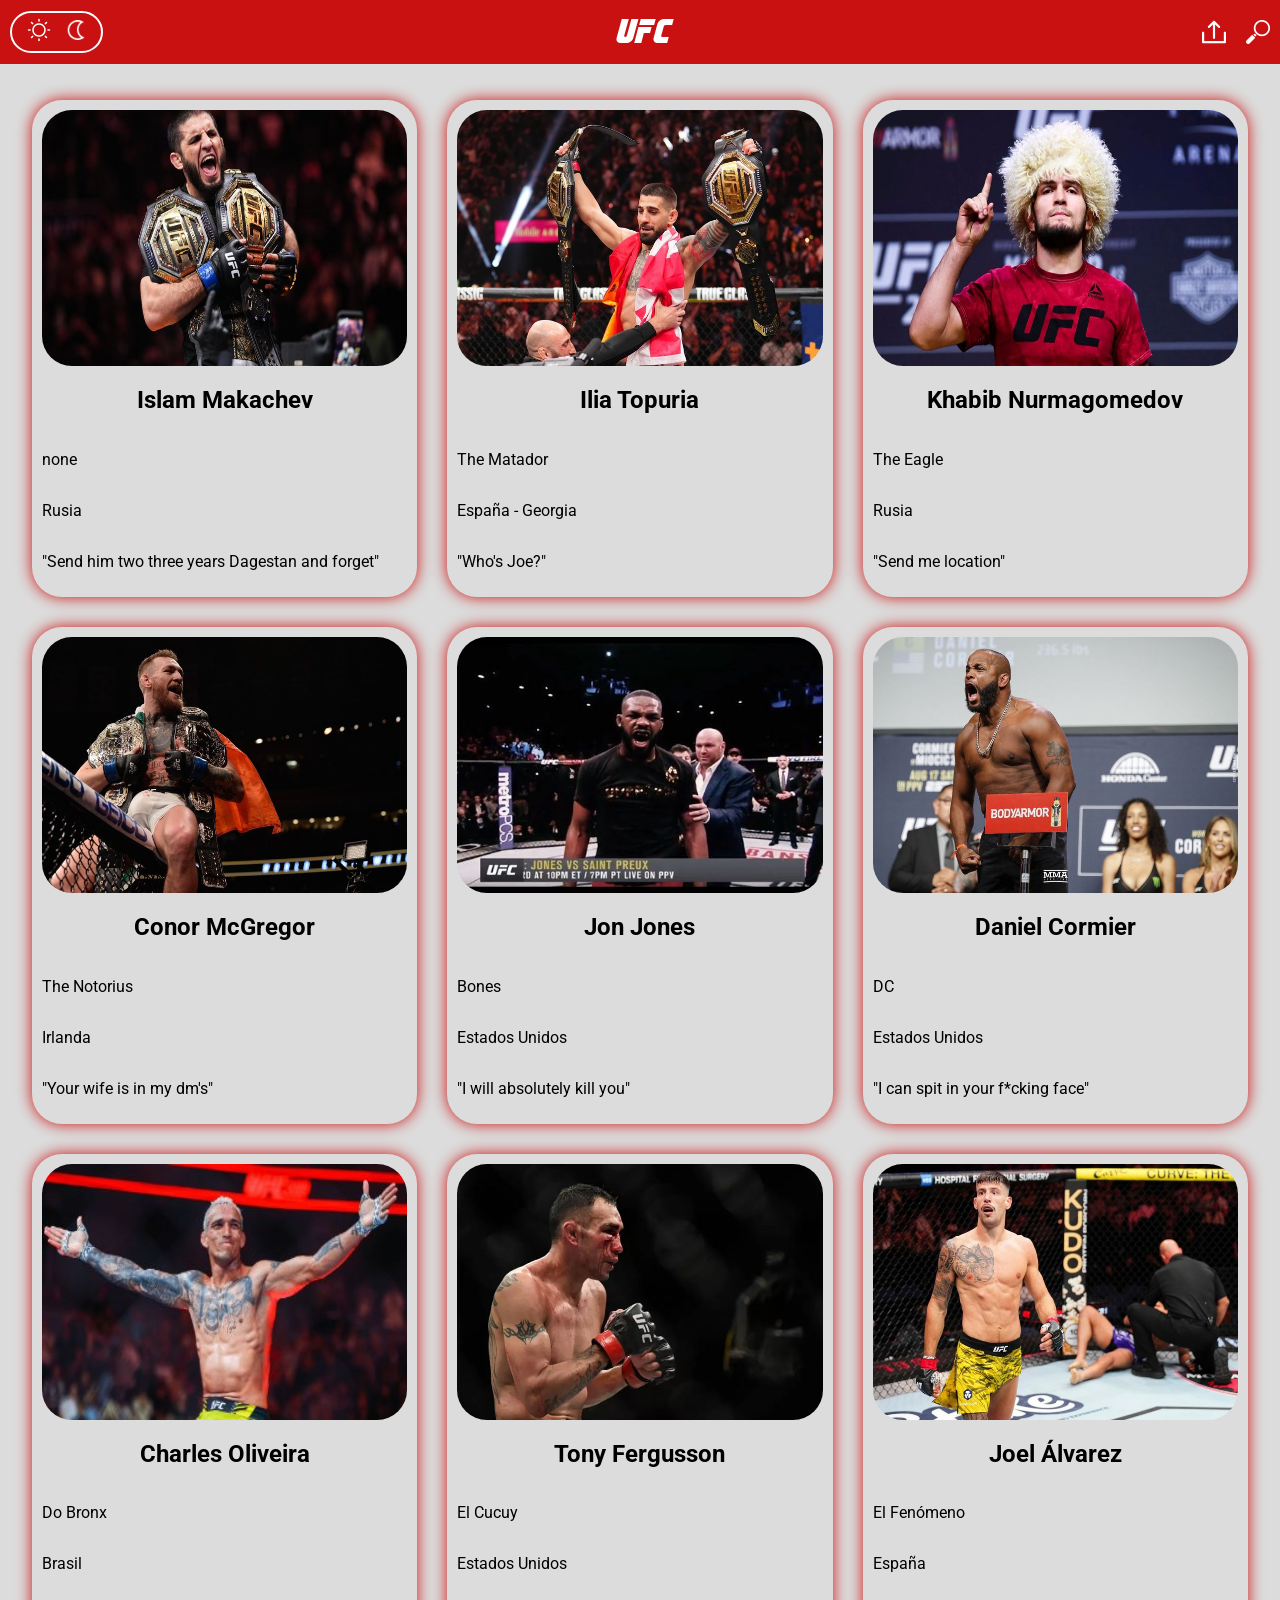
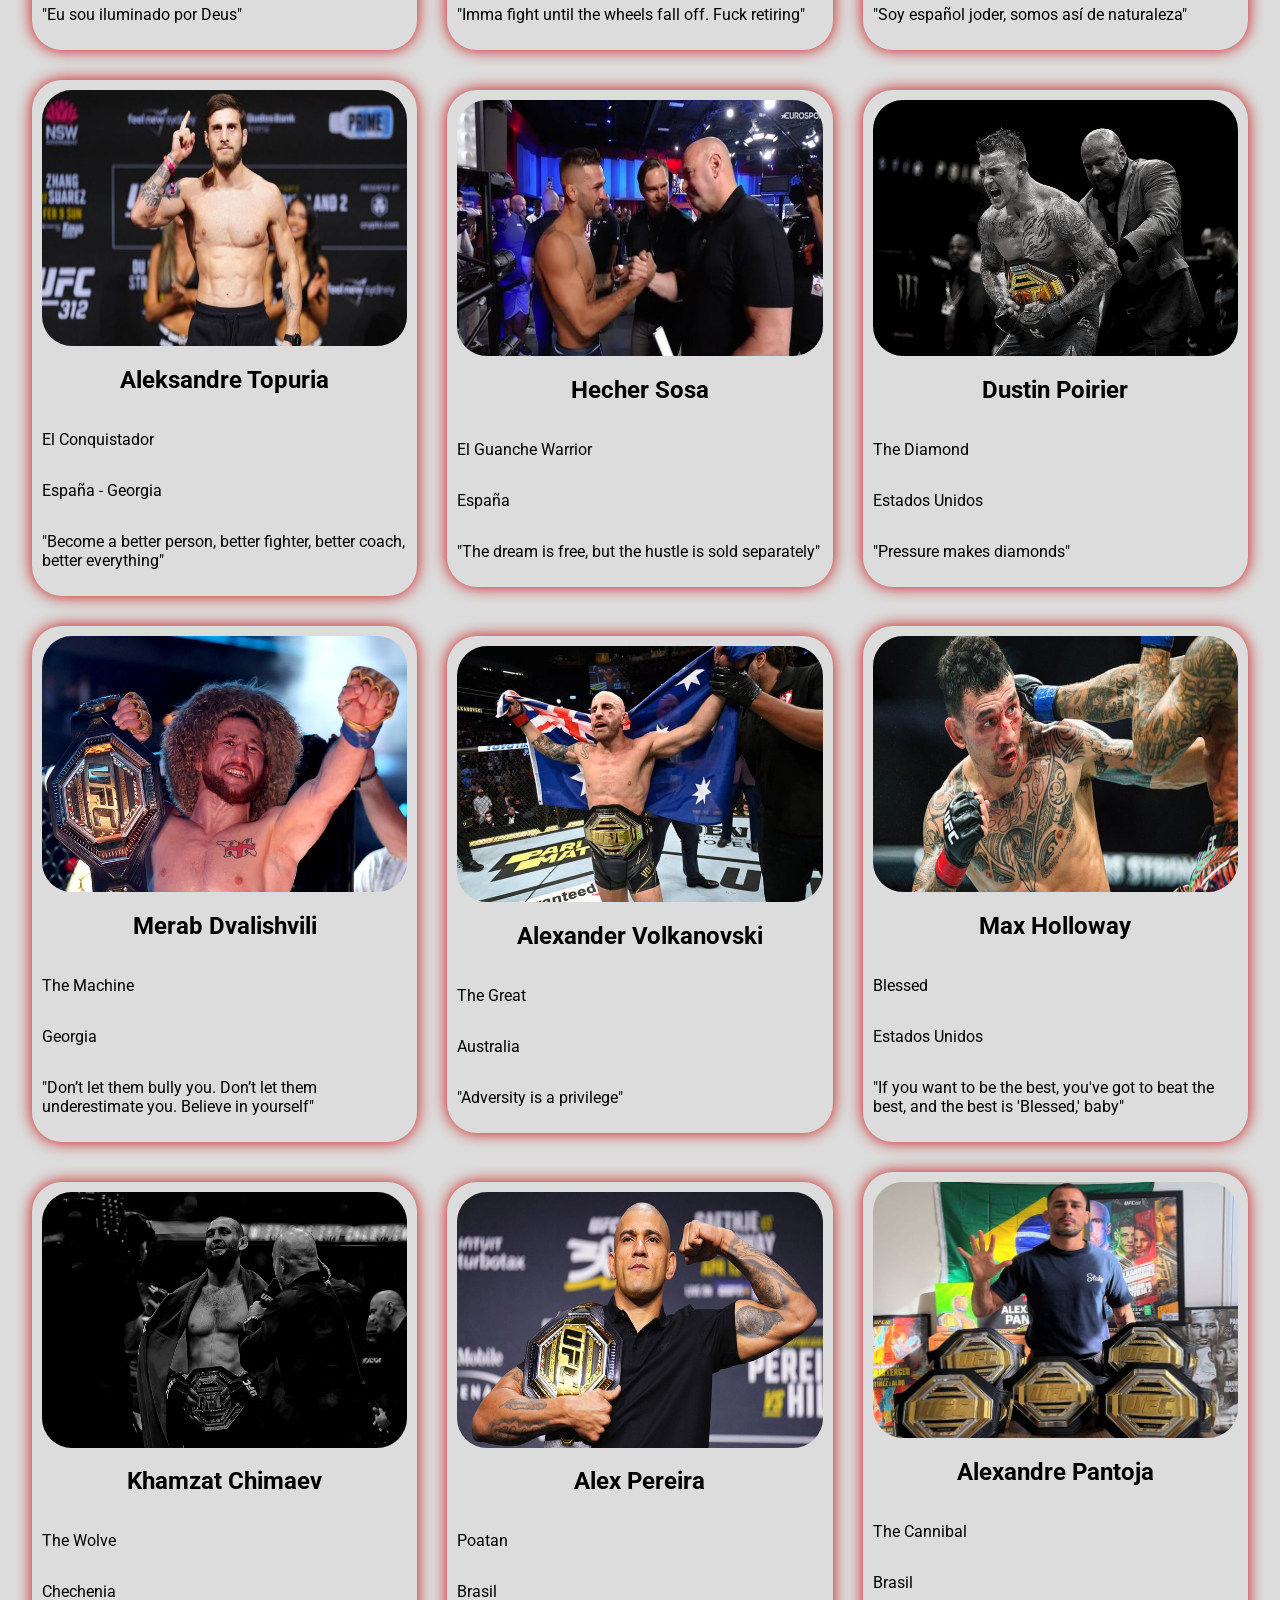
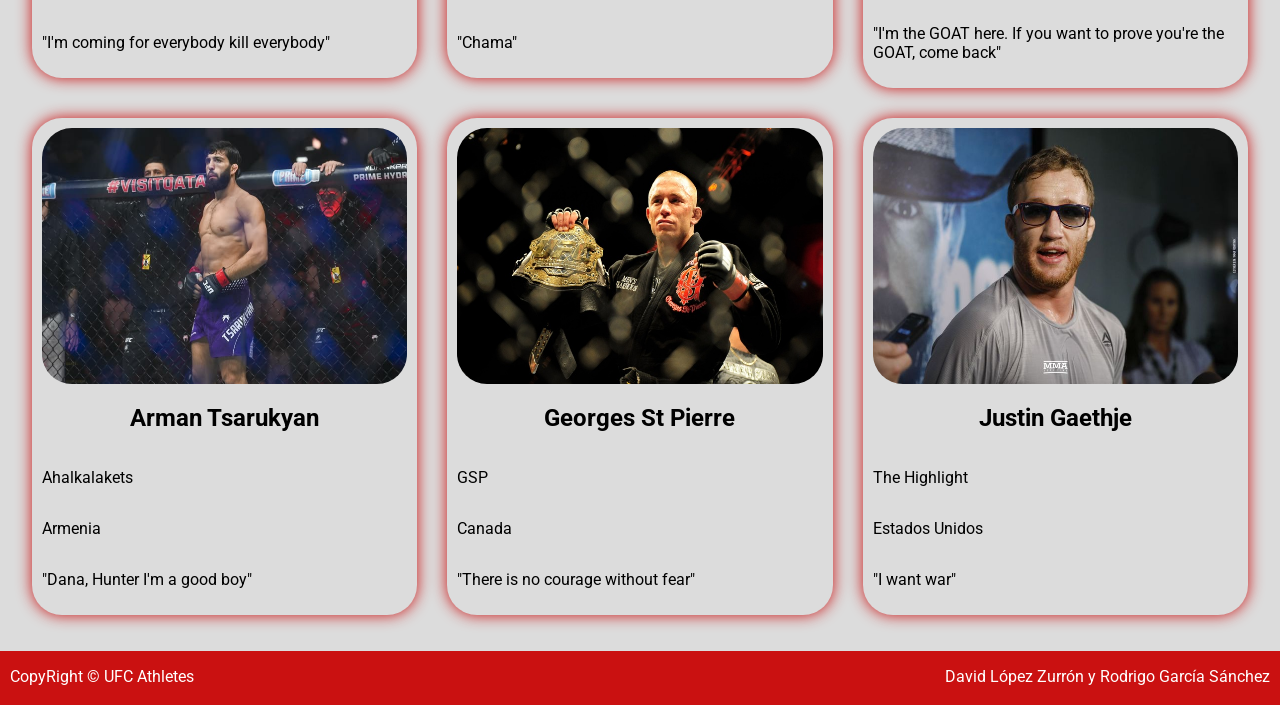
==== main.html @ a0cad0ff "Reformateo de todos los archivos, app.js actualizado para poder renerizar mejor los peleadores en el" ====
<!doctype html>
<html lang="en">
  <head>
    <meta charset="UTF-8" />
    <title>UFC Athletes</title>
    <link rel="stylesheet" href="styles/mainStyle.css" />
    <script src="scripts/app.js" defer></script>
  </head>
  <body>
    <header>
      <input type="radio" name="modoColores" id="modoDia" checked />
      <input type="radio" name="modoColores" id="modoNoche" />
      <div class="escogerModo">
        <label for="modoDia"
          ><img
            src="assets/img/iconosHeader/sol-dia.png"
            alt="Sol"
            id="iconoSol"
        /></label>
        <label for="modoNoche"
          ><img
            src="assets/img/iconosHeader/luna-dia.png"
            alt="Luna"
            id="iconoLuna"
        /></label>
      </div>
      <h2 onclick="window.open('https://www.ufc.com', '_blank')">UFC</h2>
      <div class="imagenesDerecha">
        <img
          src="assets/img/iconosHeader/subir-dia.png"
          alt="Subida nueva tarjeta"
          id="iconoSubir"
        />
        <img
          src="assets/img/iconosHeader/lupa-dia.png"
          alt="Lupa para buscar"
          id="iconoLupa"
        />
      </div>
    </header>
    <main>
      <ul id="listaPeleadores">
        <!-- Aquí se irán insertando dinámicamente los peleadores-->
      </ul>
      <form id="anyadirTarjeta">
        <label for="nombre">Nombre del peleador*</label>
        <input type="text" id="nombre" name="nombre" required />
        <label for="apellido">Apellido del peleador*</label>
        <input type="text" id="apellido" name="apellido" required />
        <label for="alias">Alias del peleador</label>
        <input type="text" id="alias" name="alias" />
        <label for="pais">País del peleador</label>
        <input type="text" id="pais" name="pais" required />
        <label for="urlImagen">URL de la imagen</label>
        <input type="url" id="urlImagen" name="urlImagen" required />
        <button type="submit">Enviar</button>
      </form>
    </main>
    <footer>
      <p>CopyRight © UFC Athletes</p>
      <p>David López Zurrón y Rodrigo García Sánchez</p>
    </footer>
  </body>
</html>
---- styles/mainStyle.css ----
@import url("fonts.css");

:root {
  --color-header-footer: #ca1111ff;
  --color-main: #dcdcdc;
  --color-hover: #e63946;
  --text-color: black;
  --color-texto-header-footer: #ffffff;
  --color-tarjetas: #dcdcdc;
  --color-sombra-tarjetas: #ca1111ff;
  --color-sombra-tarjetas-hover: #ca1111;
}

body.darkMode {
  --color-header-footer: #000000e6;
  --color-main: #2e2e2e;
  --color-hover: #f07178;
  --text-color: #ffffffff;
  --color-tarjetas: #ca1111ff;
  --color-texto-header-footer: #ca1111ff;
  --color-sombra-tarjetas: #000000;
  --color-sombra-tarjetas-hover: #838383;
}

body {
  display: grid;
  grid-template-areas: "header" "main" "footer";
  grid-template-rows: auto 1fr auto;
  margin: 0;
  min-height: 100vh;
}

/*Header*/
header {
  grid-area: header;
  display: flex;
  justify-content: space-between;
  align-items: center;
  background-color: var(--color-header-footer);
  padding: 5px 10px;
  height: 6vh;
  position: sticky;
  top: 0;
  z-index: 100;
}

header h2 {
  color: var(--color-texto-header-footer);
  font-family: "Sternbach", sans-serif;
  font-size: 4vh;
  position: absolute;
  left: 48%;
  margin: 0;
  cursor: pointer;
}

.escogerModo {
  border: 2px solid var(--color-texto-header-footer);
  border-radius: 30px;
  display: flex;
  align-items: center;
  justify-content: space-between;
  gap: 15px;
  padding: 5px 15px;
}

#iconoLuna {
  height: 20px;
  width: 20px;
}

#iconoLuna,
#iconoSol,
#iconoSubir,
#iconoLupa {
  cursor: pointer;
}

header input {
  display: none;
}

.imagenesDerecha {
  display: flex;
  gap: 20px;
}

/*Main*/
main {
  grid-area: main;
  display: flex;
  align-items: center;
  justify-content: center;
  min-height: calc(100vh - (6vh + 6vh));
  background-color: var(--color-main);
  padding: 15px;
  font-family: Roboto, serif;
}

h1 {
  font-size: 6vh;
  margin: 0 0 0 0;
  color: var(--text-color);
}

#listaPeleadores {
  display: grid;
  grid-template-columns: repeat(3, 1fr);
  width: 95vw;
  gap: 30px;
  padding: 5px;
  justify-content: flex-end;
  align-items: center;
}

#listaPeleadores li {
  display: flex;
  flex-direction: column;
  justify-content: center;
  border-radius: 30px;
  box-shadow: 0 0 15px var(--color-sombra-tarjetas);
  transition:
    scale 1s,
    box-shadow 1s;
  max-width: 30vw;
  padding: 10px;
  background-color: var(--color-tarjetas);
  cursor: pointer;
}

#listaPeleadores li h2 {
  text-align: center;
}

#listaPeleadores li:hover {
  scale: 1.025;
  box-shadow: 0 0 25px var(--color-sombra-tarjetas-hover);
}

#listaPeleadores li p,
#listaPeleadores li h2 {
  color: var(--text-color);
}

#listaPeleadores li img {
  width: 100%;
  height: 20vw;
  border-radius: 30px;
  overflow: hidden;
}

#anyadirTarjeta {
  display: none;
}

/*Footer*/
footer {
  grid-area: footer;
  display: flex;
  text-align: center;
  justify-content: space-between;
  height: 6vh;
  padding: 0 10px;
  background-color: var(--color-header-footer);
  font-family: Roboto, serif;
}

footer p {
  color: var(--color-texto-header-footer);
}
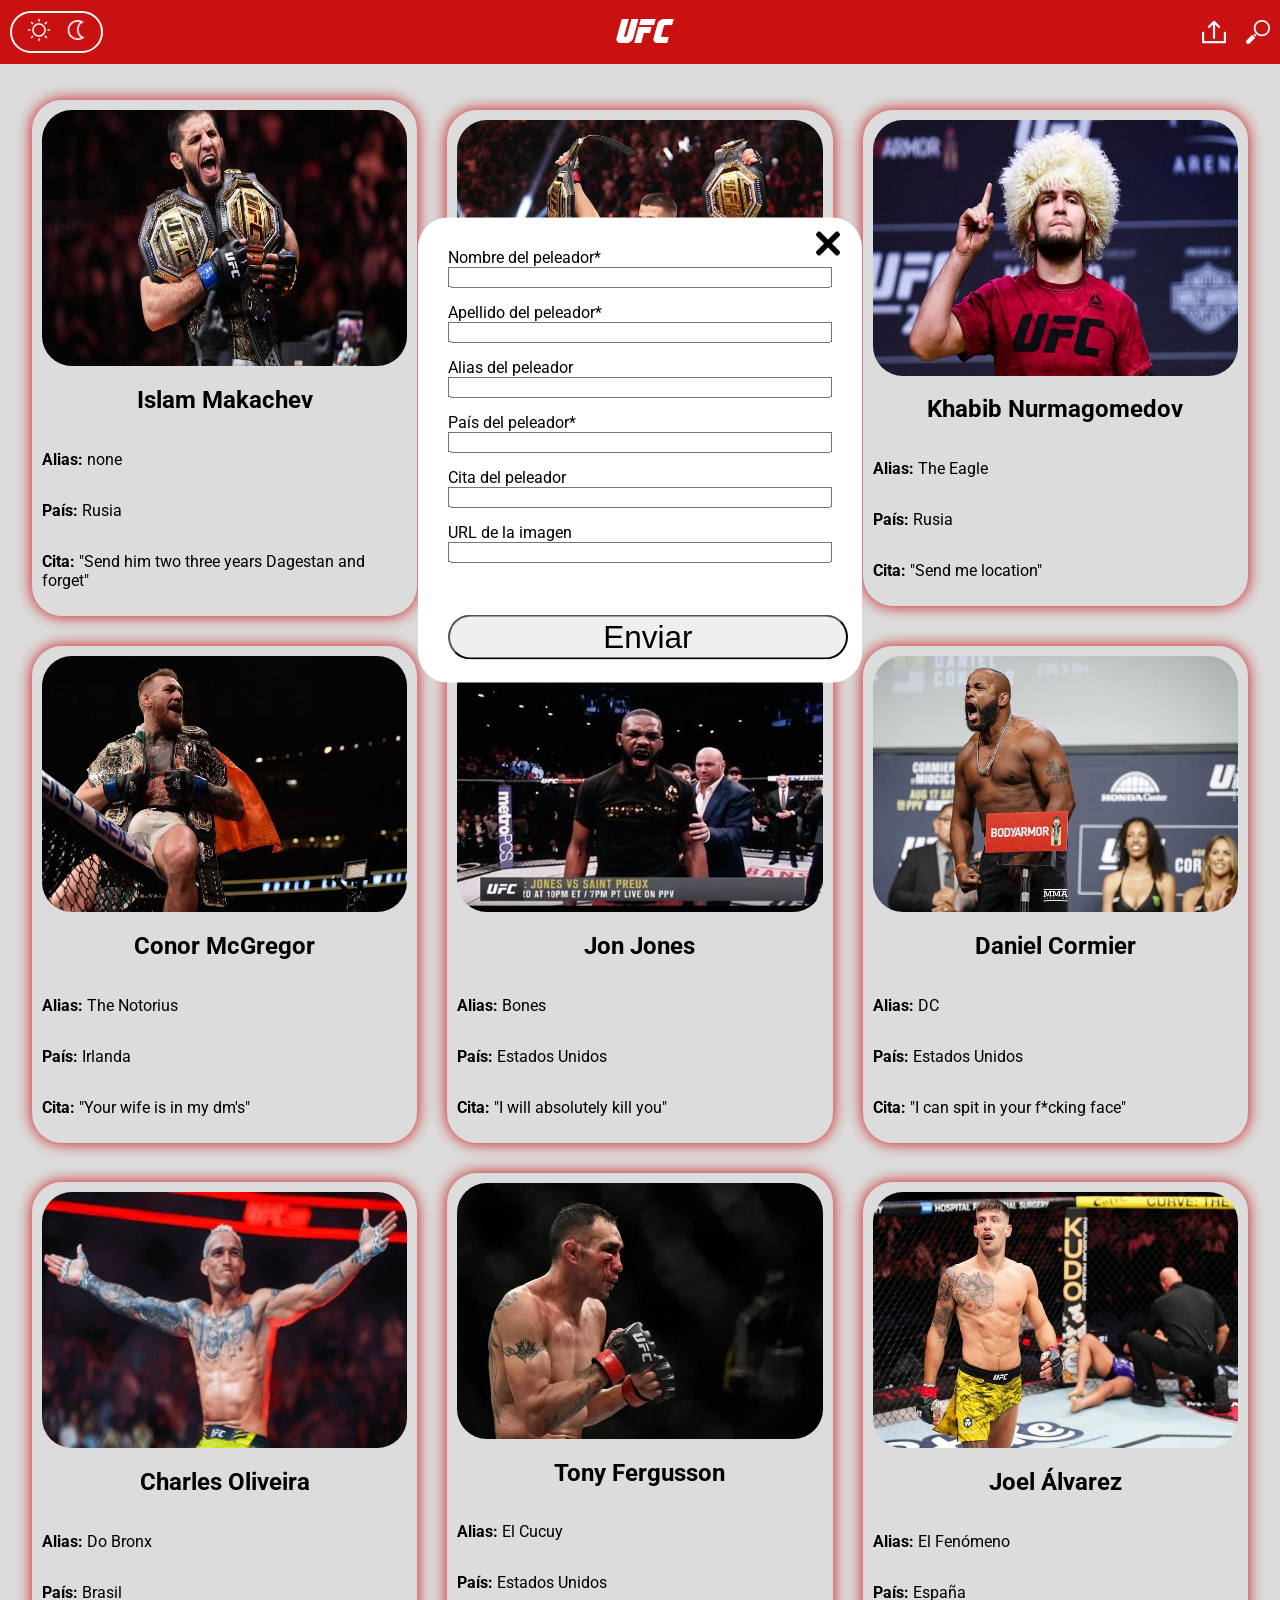
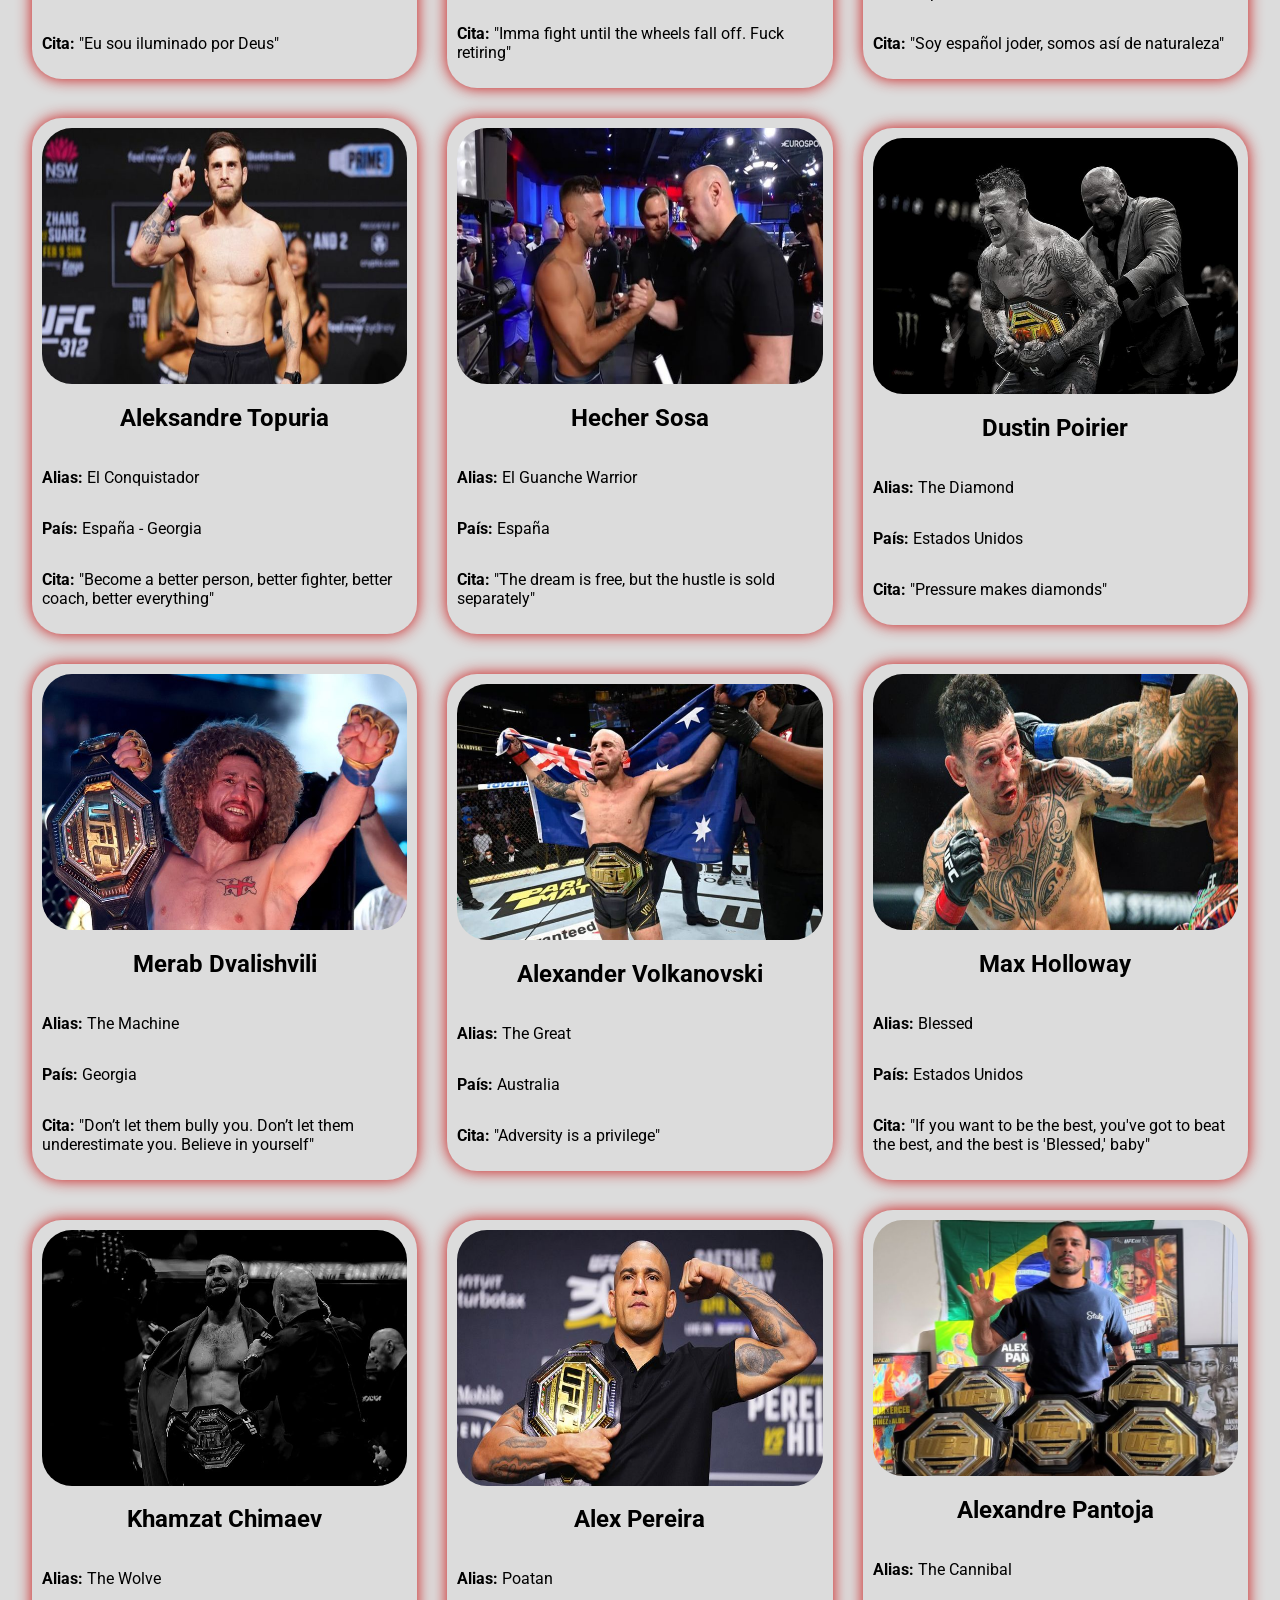
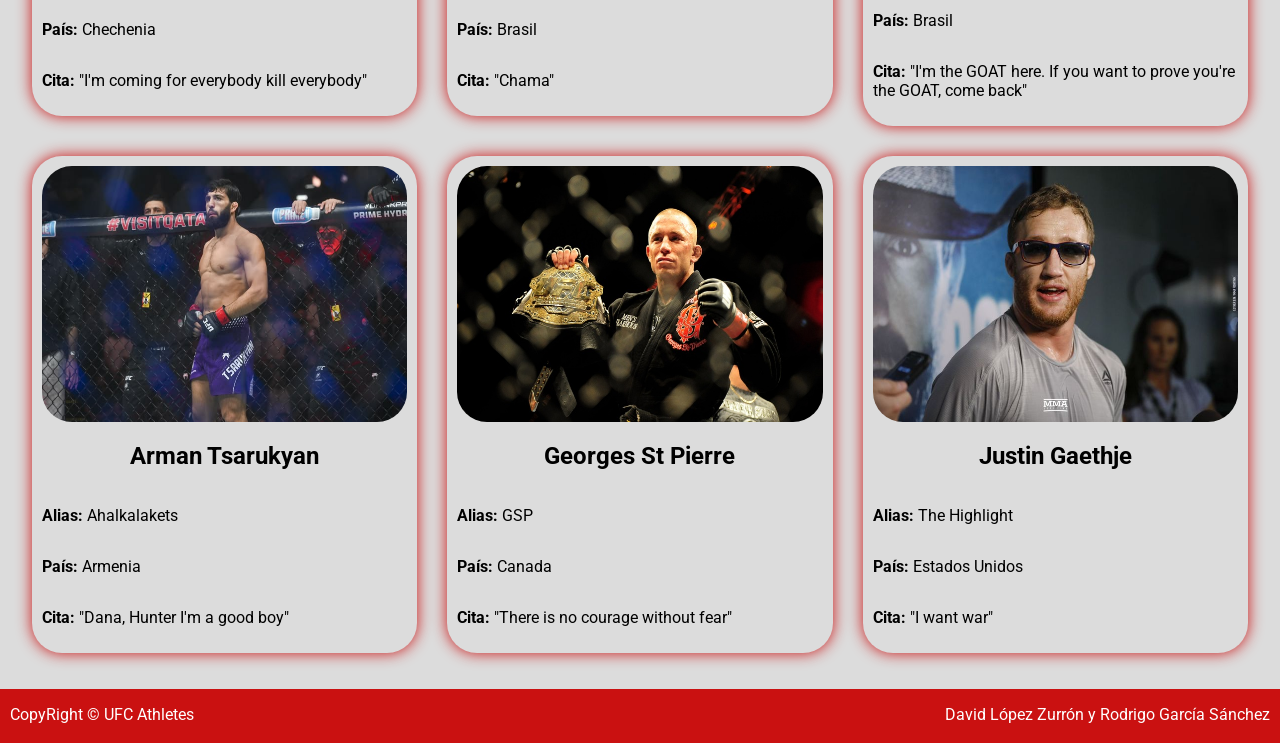
==== commit dbf5d5f8: "Funcionalidad de añadir peleador,m abrir y cerrar formulario terminada. Falta darle estilo al formul" ====
--- a/main.html
+++ b/main.html
@@ -13,13 +13,13 @@
       <div class="escogerModo">
         <label for="modoDia"
           ><img
-            src="assets/img/iconosHeader/sol-dia.png"
+            src="assets/img/iconos/sol-dia.png"
             alt="Sol"
             id="iconoSol"
         /></label>
         <label for="modoNoche"
           ><img
-            src="assets/img/iconosHeader/luna-dia.png"
+            src="assets/img/iconos/luna-dia.png"
             alt="Luna"
             id="iconoLuna"
         /></label>
@@ -27,12 +27,12 @@
       <h2 onclick="window.open('https://www.ufc.com', '_blank')">UFC</h2>
       <div class="imagenesDerecha">
         <img
-          src="assets/img/iconosHeader/subir-dia.png"
+          src="assets/img/iconos/subir-dia.png"
           alt="Subida nueva tarjeta"
           id="iconoSubir"
         />
         <img
-          src="assets/img/iconosHeader/lupa-dia.png"
+          src="assets/img/iconos/lupa-dia.png"
           alt="Lupa para buscar"
           id="iconoLupa"
         />
@@ -43,16 +43,19 @@
         <!-- Aquí se irán insertando dinámicamente los peleadores-->
       </ul>
       <form id="anyadirTarjeta">
+        <img src="assets/img/iconos/cerrar.png" alt="cerrarModal" id="imagenCerrarFormulario" />
         <label for="nombre">Nombre del peleador*</label>
         <input type="text" id="nombre" name="nombre" required />
         <label for="apellido">Apellido del peleador*</label>
         <input type="text" id="apellido" name="apellido" required />
         <label for="alias">Alias del peleador</label>
         <input type="text" id="alias" name="alias" />
-        <label for="pais">País del peleador</label>
+        <label for="pais">País del peleador*</label>
         <input type="text" id="pais" name="pais" required />
-        <label for="urlImagen">URL de la imagen</label>
-        <input type="url" id="urlImagen" name="urlImagen" required />
+        <label for="cita">Cita del peleador</label>
+        <input type="text" id="cita" name="cita" />
+        <label for="imagenUrl">URL de la imagen</label>
+        <input type="url" id="imagenUrl" name="imagenUrl"/>
         <button type="submit">Enviar</button>
       </form>
     </main>
--- a/styles/mainStyle.css
+++ b/styles/mainStyle.css
@@ -150,8 +150,49 @@
 }
 
 #anyadirTarjeta {
-  display: none;
-}
+  display: flex;
+  flex-direction: column;
+  justify-content: flex-start;
+  align-items: stretch;
+  z-index: 200;
+  position: fixed;
+  top: 50%;
+  left: 50%;
+  transform: translate(-50%, -50%);
+  background-color: white;
+  height: 45vh;
+  width: 30vw;
+  border-radius: 30px;
+  padding: 30px;
+}
+
+#anyadirTarjeta img {
+  width: 24px;
+  height: 24px;
+  position: absolute;
+  right: 5%;
+  top: 3%;
+}
+
+#anyadirTarjeta label {
+
+}
+
+#anyadirTarjeta input {
+  margin-bottom: 15px;
+}
+
+#anyadirTarjeta button{
+  height: 5vh;
+  border-radius: 30px;
+  width: 90%;
+  box-sizing: border-box;
+  position: absolute;
+  bottom: 5%;
+  font-size: 3.5vh;
+}
+
+#anyadirTarjeta button:hover {}
 
 /*Footer*/
 footer {
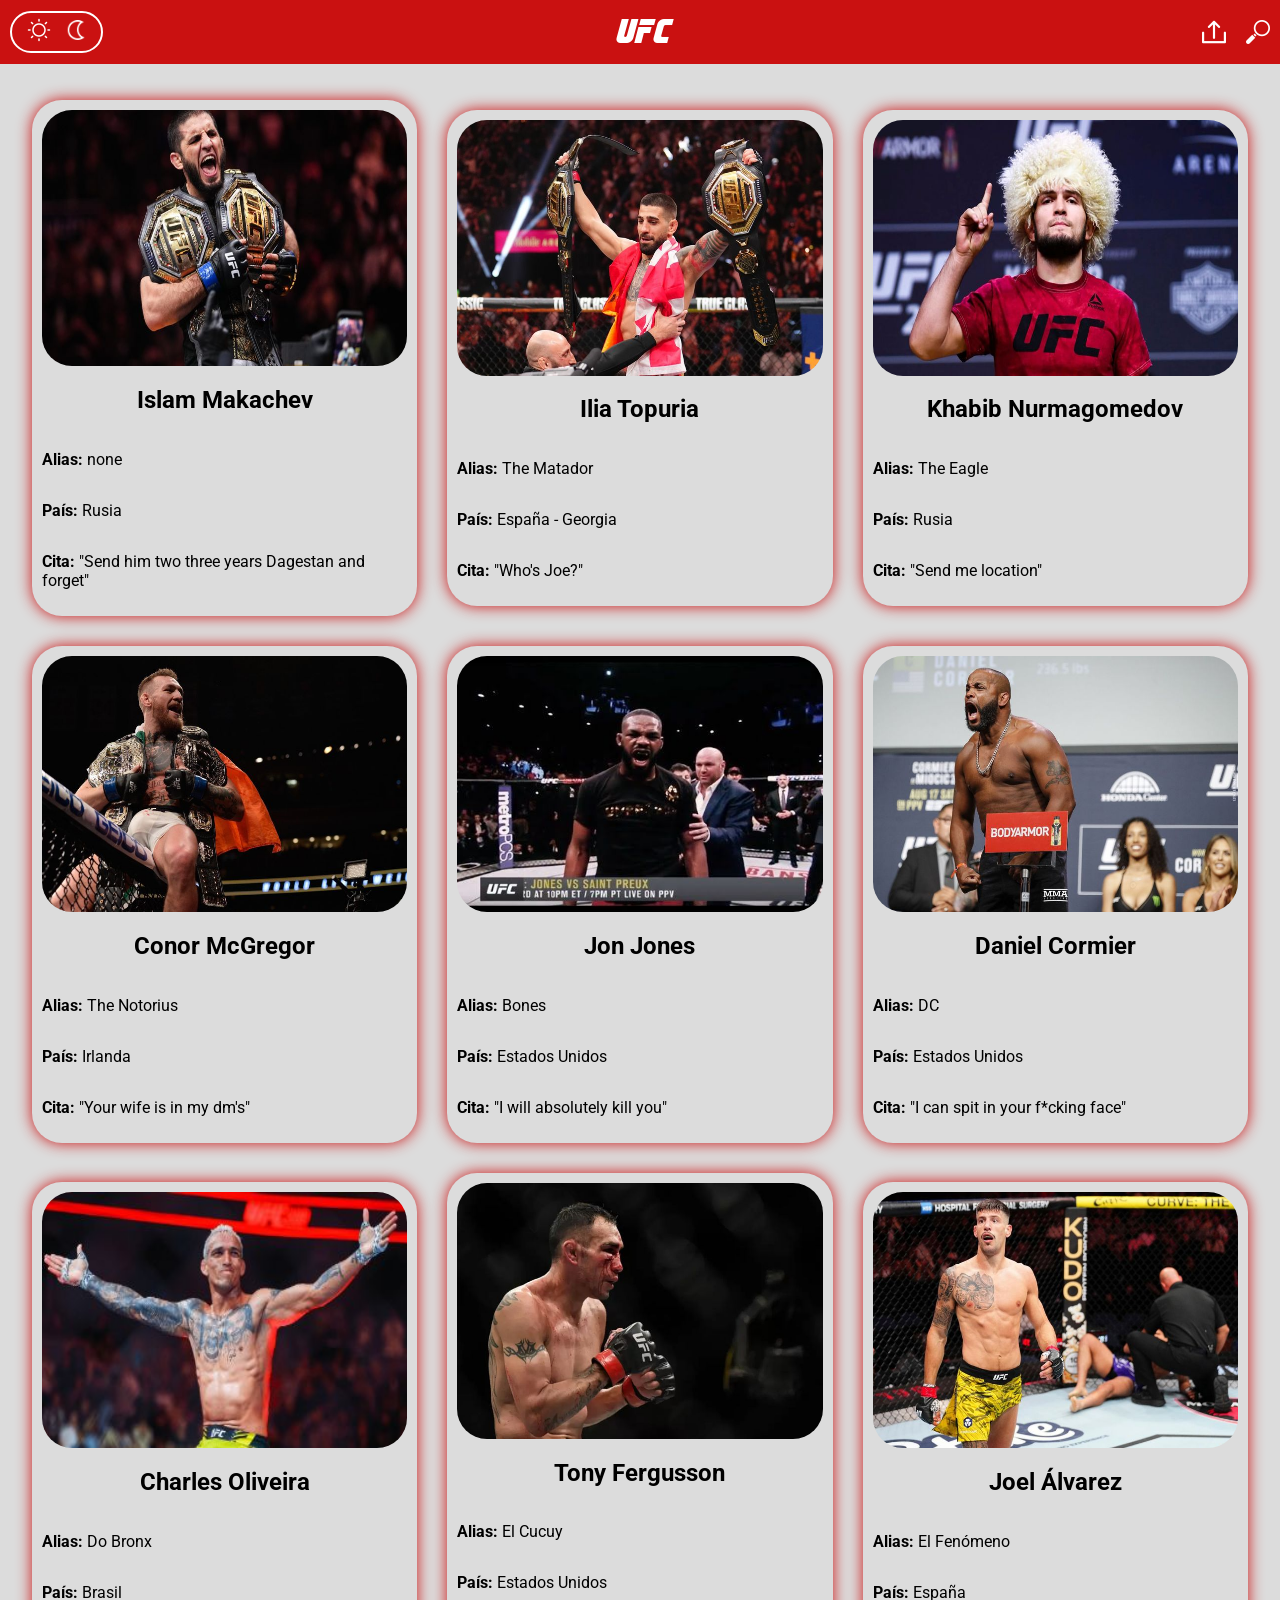
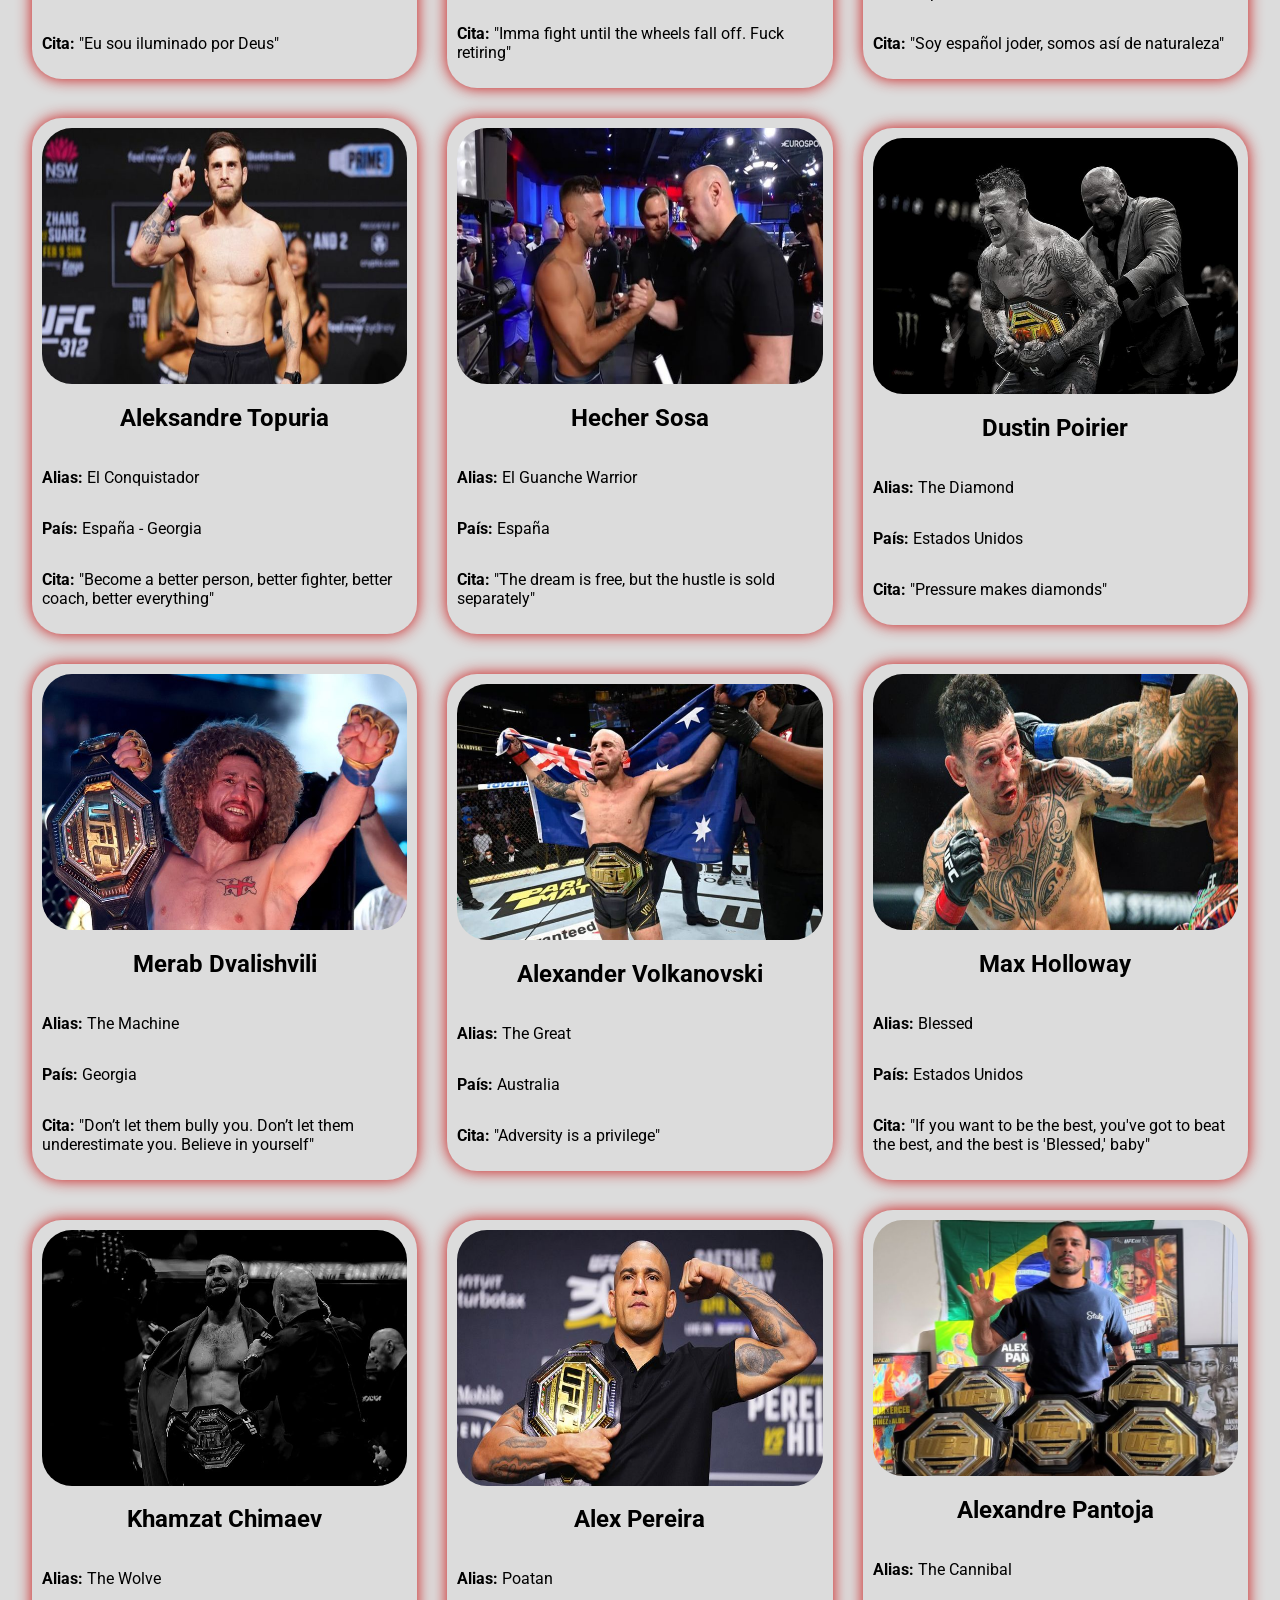
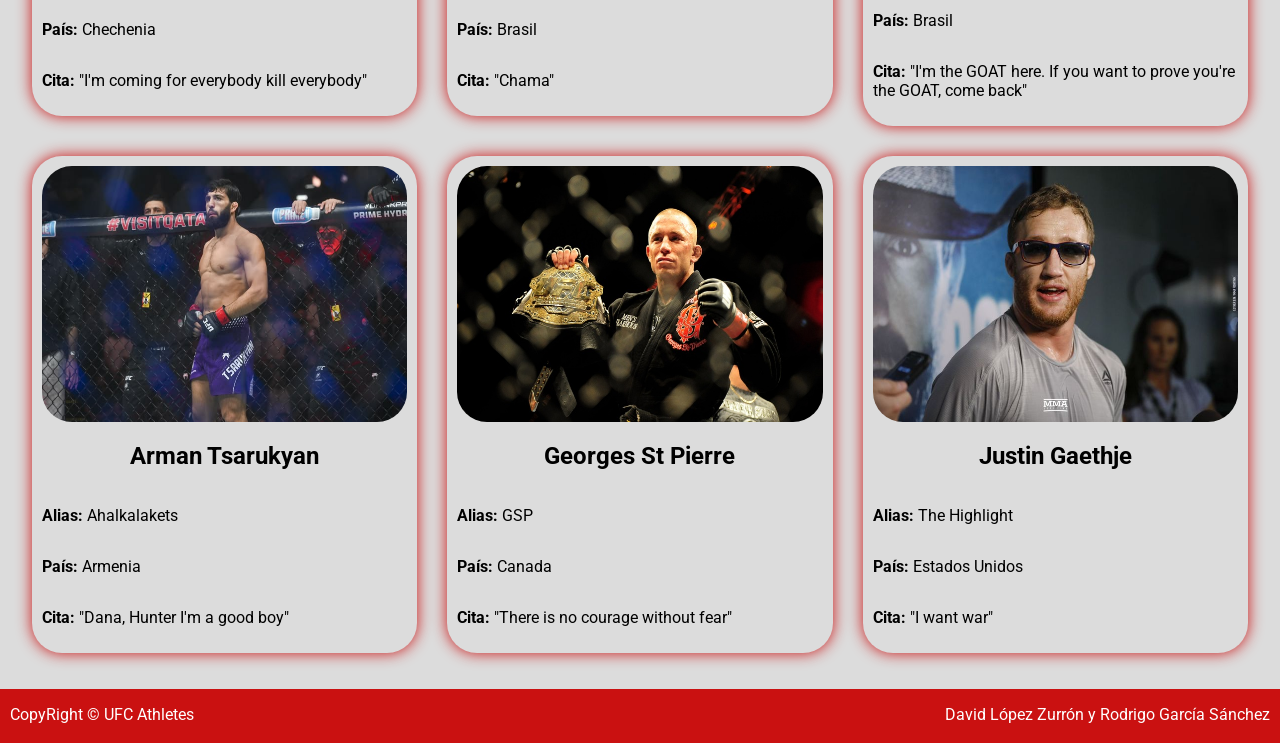
==== commit a73c36fc: "Reformateo de codigo" ====
--- a/main.html
+++ b/main.html
@@ -12,16 +12,10 @@
       <input type="radio" name="modoColores" id="modoNoche" />
       <div class="escogerModo">
         <label for="modoDia"
-          ><img
-            src="assets/img/iconos/sol-dia.png"
-            alt="Sol"
-            id="iconoSol"
+          ><img src="assets/img/iconos/sol-dia.png" alt="Sol" id="iconoSol"
         /></label>
         <label for="modoNoche"
-          ><img
-            src="assets/img/iconos/luna-dia.png"
-            alt="Luna"
-            id="iconoLuna"
+          ><img src="assets/img/iconos/luna-dia.png" alt="Luna" id="iconoLuna"
         /></label>
       </div>
       <h2 onclick="window.open('https://www.ufc.com', '_blank')">UFC</h2>
@@ -43,7 +37,11 @@
         <!-- Aquí se irán insertando dinámicamente los peleadores-->
       </ul>
       <form id="anyadirTarjeta">
-        <img src="assets/img/iconos/cerrar.png" alt="cerrarModal" id="imagenCerrarFormulario" />
+        <img
+          src="assets/img/iconos/cerrar.png"
+          alt="cerrarModal"
+          id="imagenCerrarFormulario"
+        />
         <label for="nombre">Nombre del peleador*</label>
         <input type="text" id="nombre" name="nombre" required />
         <label for="apellido">Apellido del peleador*</label>
@@ -55,7 +53,7 @@
         <label for="cita">Cita del peleador</label>
         <input type="text" id="cita" name="cita" />
         <label for="imagenUrl">URL de la imagen</label>
-        <input type="url" id="imagenUrl" name="imagenUrl"/>
+        <input type="url" id="imagenUrl" name="imagenUrl" />
         <button type="submit">Enviar</button>
       </form>
     </main>
--- a/styles/mainStyle.css
+++ b/styles/mainStyle.css
@@ -113,6 +113,10 @@
   align-items: center;
 }
 
+.formularioAbierto {
+  filter: blur(4px) grayscale(0.5);
+}
+
 #listaPeleadores li {
   display: flex;
   flex-direction: column;
@@ -150,7 +154,7 @@
 }
 
 #anyadirTarjeta {
-  display: flex;
+  display: none;
   flex-direction: column;
   justify-content: flex-start;
   align-items: stretch;
@@ -175,14 +179,13 @@
 }
 
 #anyadirTarjeta label {
-
 }
 
 #anyadirTarjeta input {
   margin-bottom: 15px;
 }
 
-#anyadirTarjeta button{
+#anyadirTarjeta button {
   height: 5vh;
   border-radius: 30px;
   width: 90%;
@@ -192,7 +195,8 @@
   font-size: 3.5vh;
 }
 
-#anyadirTarjeta button:hover {}
+#anyadirTarjeta button:hover {
+}
 
 /*Footer*/
 footer {
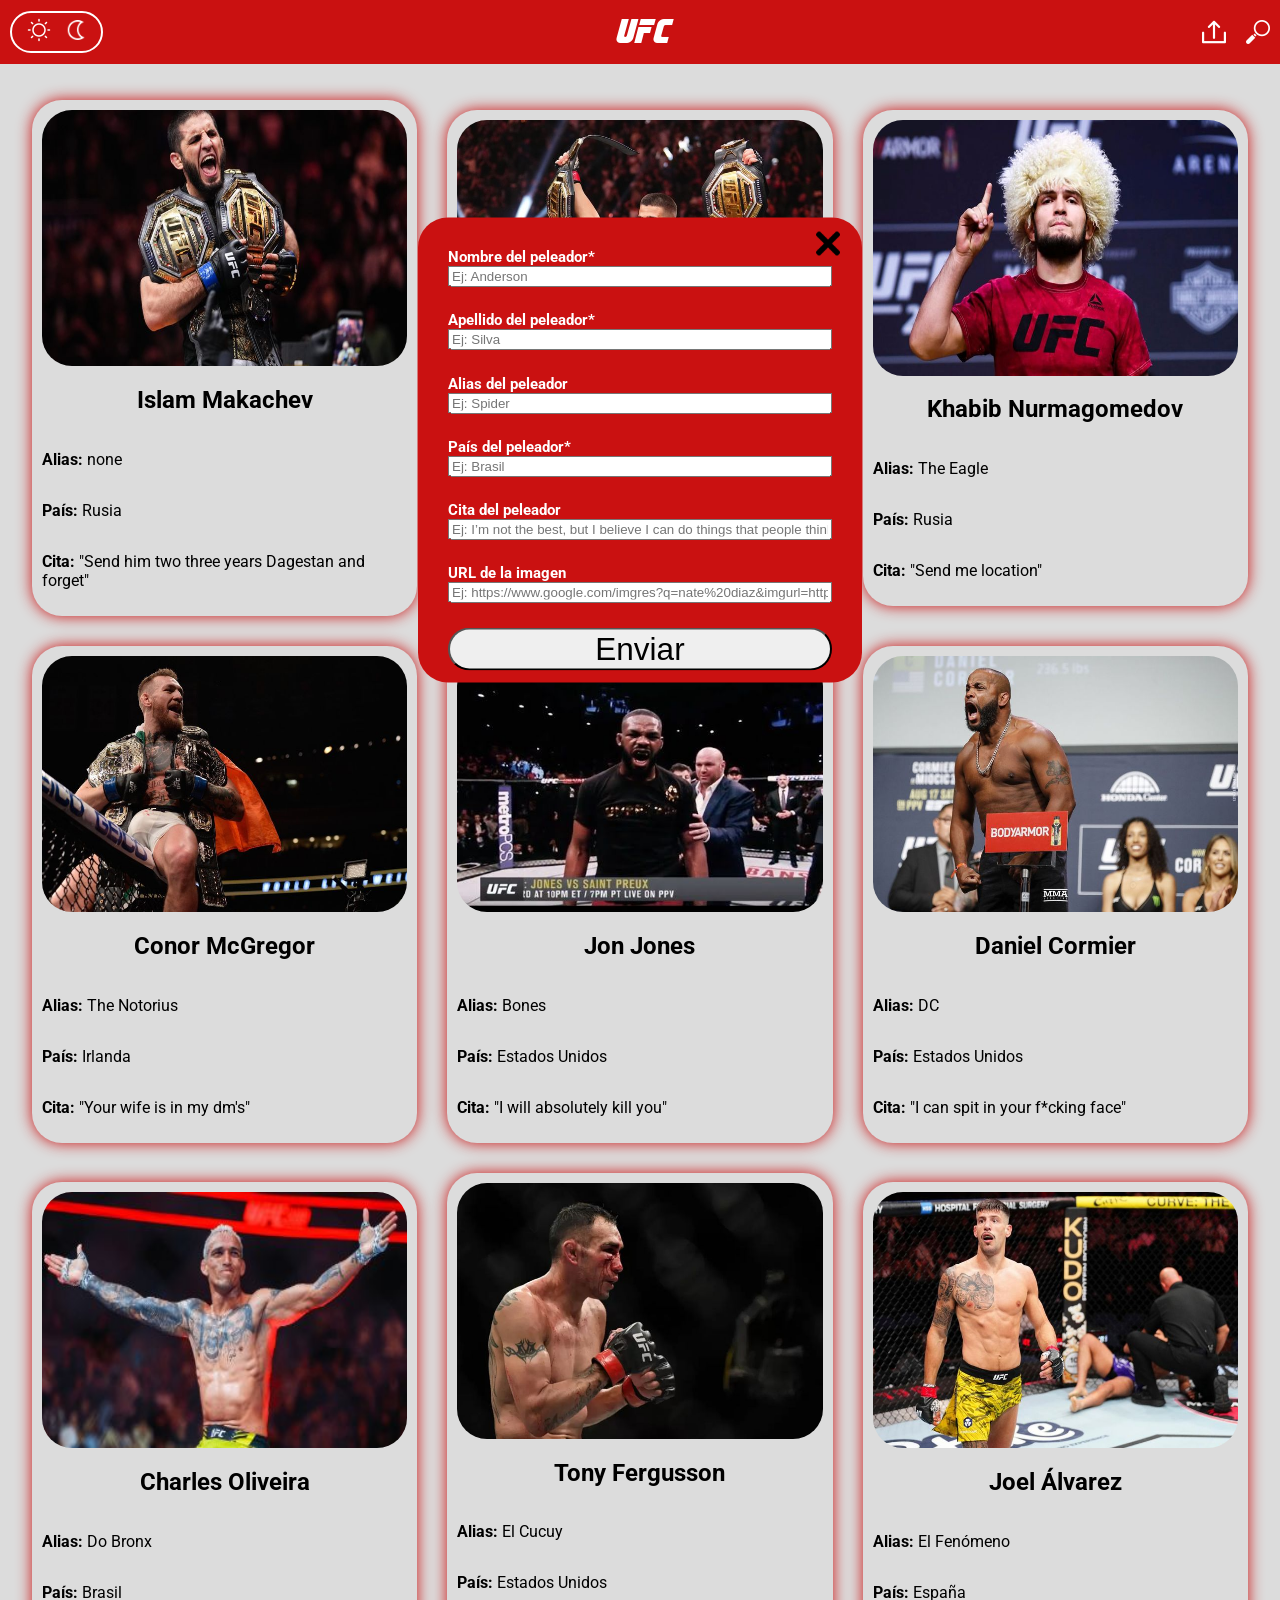
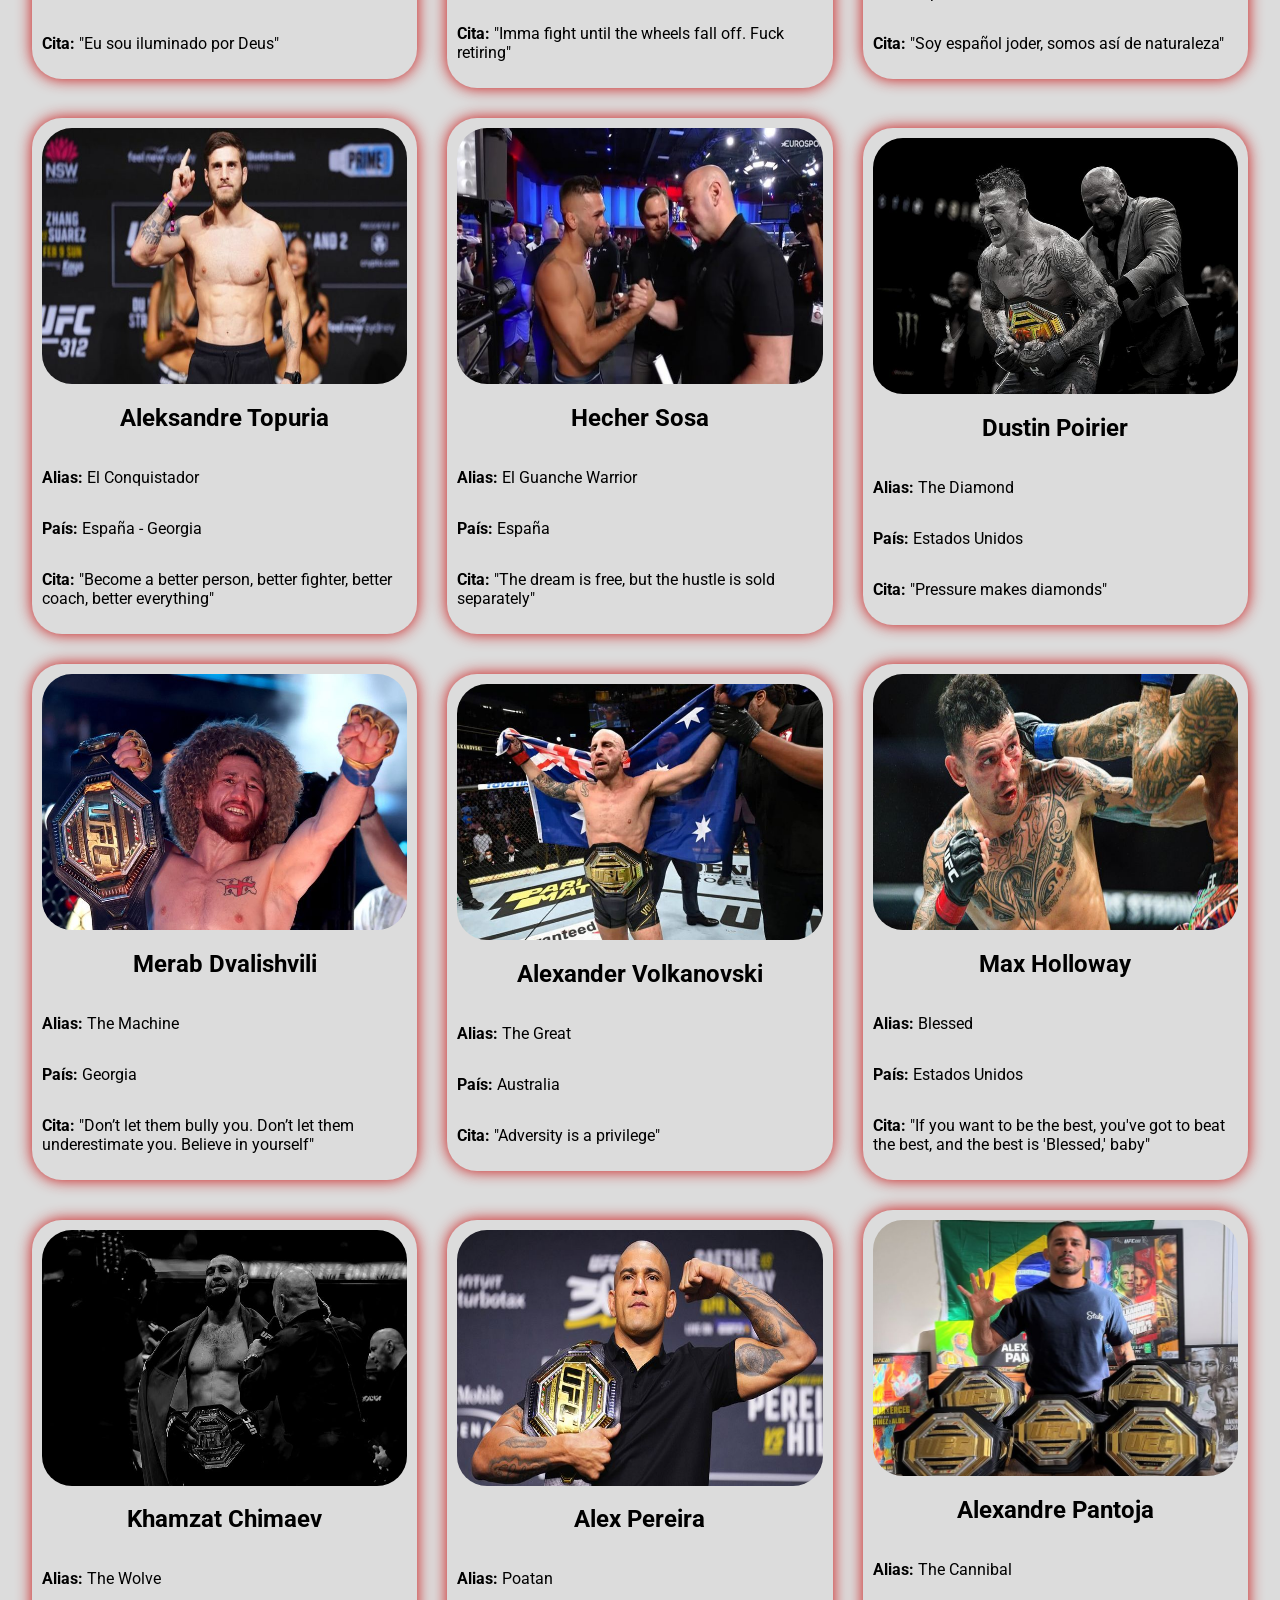
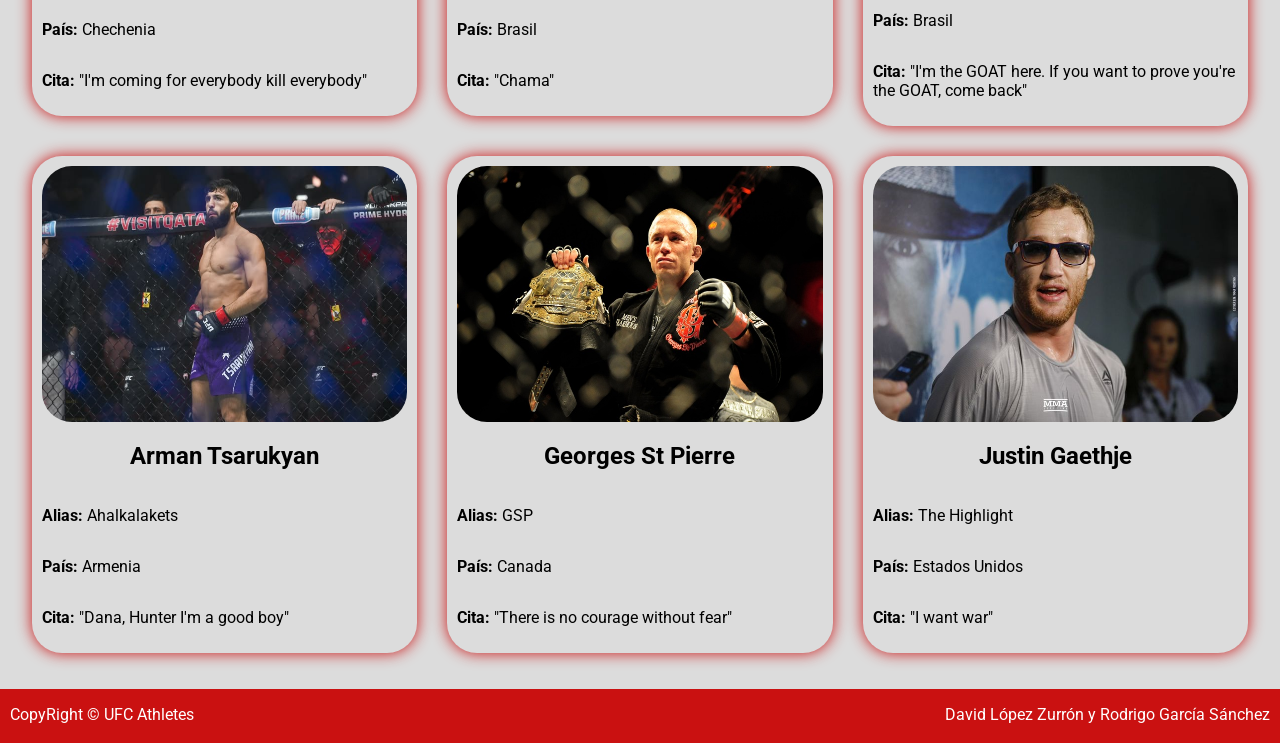
==== commit 5466fb95: "minor changes" ====
--- a/main.html
+++ b/main.html
@@ -43,17 +43,17 @@
           id="imagenCerrarFormulario"
         />
         <label for="nombre">Nombre del peleador*</label>
-        <input type="text" id="nombre" name="nombre" required />
+        <input type="text" id="nombre" name="nombre" placeholder="Ej: Anderson" required />
         <label for="apellido">Apellido del peleador*</label>
-        <input type="text" id="apellido" name="apellido" required />
+        <input type="text" id="apellido" name="apellido" placeholder="Ej: Silva" required />
         <label for="alias">Alias del peleador</label>
-        <input type="text" id="alias" name="alias" />
+        <input type="text" id="alias" name="alias" placeholder="Ej: Spider"/>
         <label for="pais">País del peleador*</label>
-        <input type="text" id="pais" name="pais" required />
+        <input type="text" id="pais" name="pais" placeholder="Ej: Brasil" required />
         <label for="cita">Cita del peleador</label>
-        <input type="text" id="cita" name="cita" />
+        <input type="text" id="cita" name="cita" placeholder="Ej: I’m not the best, but I believe I can do things that people think are impossible." />
         <label for="imagenUrl">URL de la imagen</label>
-        <input type="url" id="imagenUrl" name="imagenUrl" />
+        <input type="url" id="imagenUrl" name="imagenUrl" placeholder="Ej: https://www.google.com/imgres?q=nate%20diaz&imgurl=https%3A%2F%2Fa.espncdn.com%2Fi%2Fheadshots%2Fmma%2Fplayers%2Ffull%2F2335679.png&imgrefurl=https%3A%2F%2Fwww.espn.com.ar%2Fmma%2Fpeleador%2F_%2Fid%2F2335679%2Fnate-diaz&docid=IeIG6aXFfeD-LM&tbnid=-fmlYiAzLy9ShM&vet=12ahUKEwid9tvygaSTAxXwSKQEHU7BGAUQnPAOegQIFxAB..i&w=600&h=436&hcb=2&ved=2ahUKEwid9tvygaSTAxXwSKQEHU7BGAUQnPAOegQIFxAB" />
         <button type="submit">Enviar</button>
       </form>
     </main>
--- a/styles/mainStyle.css
+++ b/styles/mainStyle.css
@@ -9,6 +9,7 @@
   --color-tarjetas: #dcdcdc;
   --color-sombra-tarjetas: #ca1111ff;
   --color-sombra-tarjetas-hover: #ca1111;
+    --color-fondo-formulario: #ca1111;
 }
 
 body.darkMode {
@@ -20,6 +21,7 @@
   --color-texto-header-footer: #ca1111ff;
   --color-sombra-tarjetas: #000000;
   --color-sombra-tarjetas-hover: #838383;
+    --color-fondo-formulario: #000000e6;
 }
 
 body {
@@ -154,7 +156,7 @@
 }
 
 #anyadirTarjeta {
-  display: none;
+  display: flex;
   flex-direction: column;
   justify-content: flex-start;
   align-items: stretch;
@@ -163,11 +165,11 @@
   top: 50%;
   left: 50%;
   transform: translate(-50%, -50%);
-  background-color: white;
   height: 45vh;
   width: 30vw;
   border-radius: 30px;
   padding: 30px;
+    background-color: var(--color-fondo-formulario);
 }
 
 #anyadirTarjeta img {
@@ -179,19 +181,21 @@
 }
 
 #anyadirTarjeta label {
+    font-family: Roboto, serif;
+    font-weight: 700;
+    font-size: 15px;
+    color: white;
 }
 
 #anyadirTarjeta input {
-  margin-bottom: 15px;
+  margin-bottom: 2.7vh;
 }
 
 #anyadirTarjeta button {
   height: 5vh;
   border-radius: 30px;
-  width: 90%;
+  width: 100%;
   box-sizing: border-box;
-  position: absolute;
-  bottom: 5%;
   font-size: 3.5vh;
 }
 
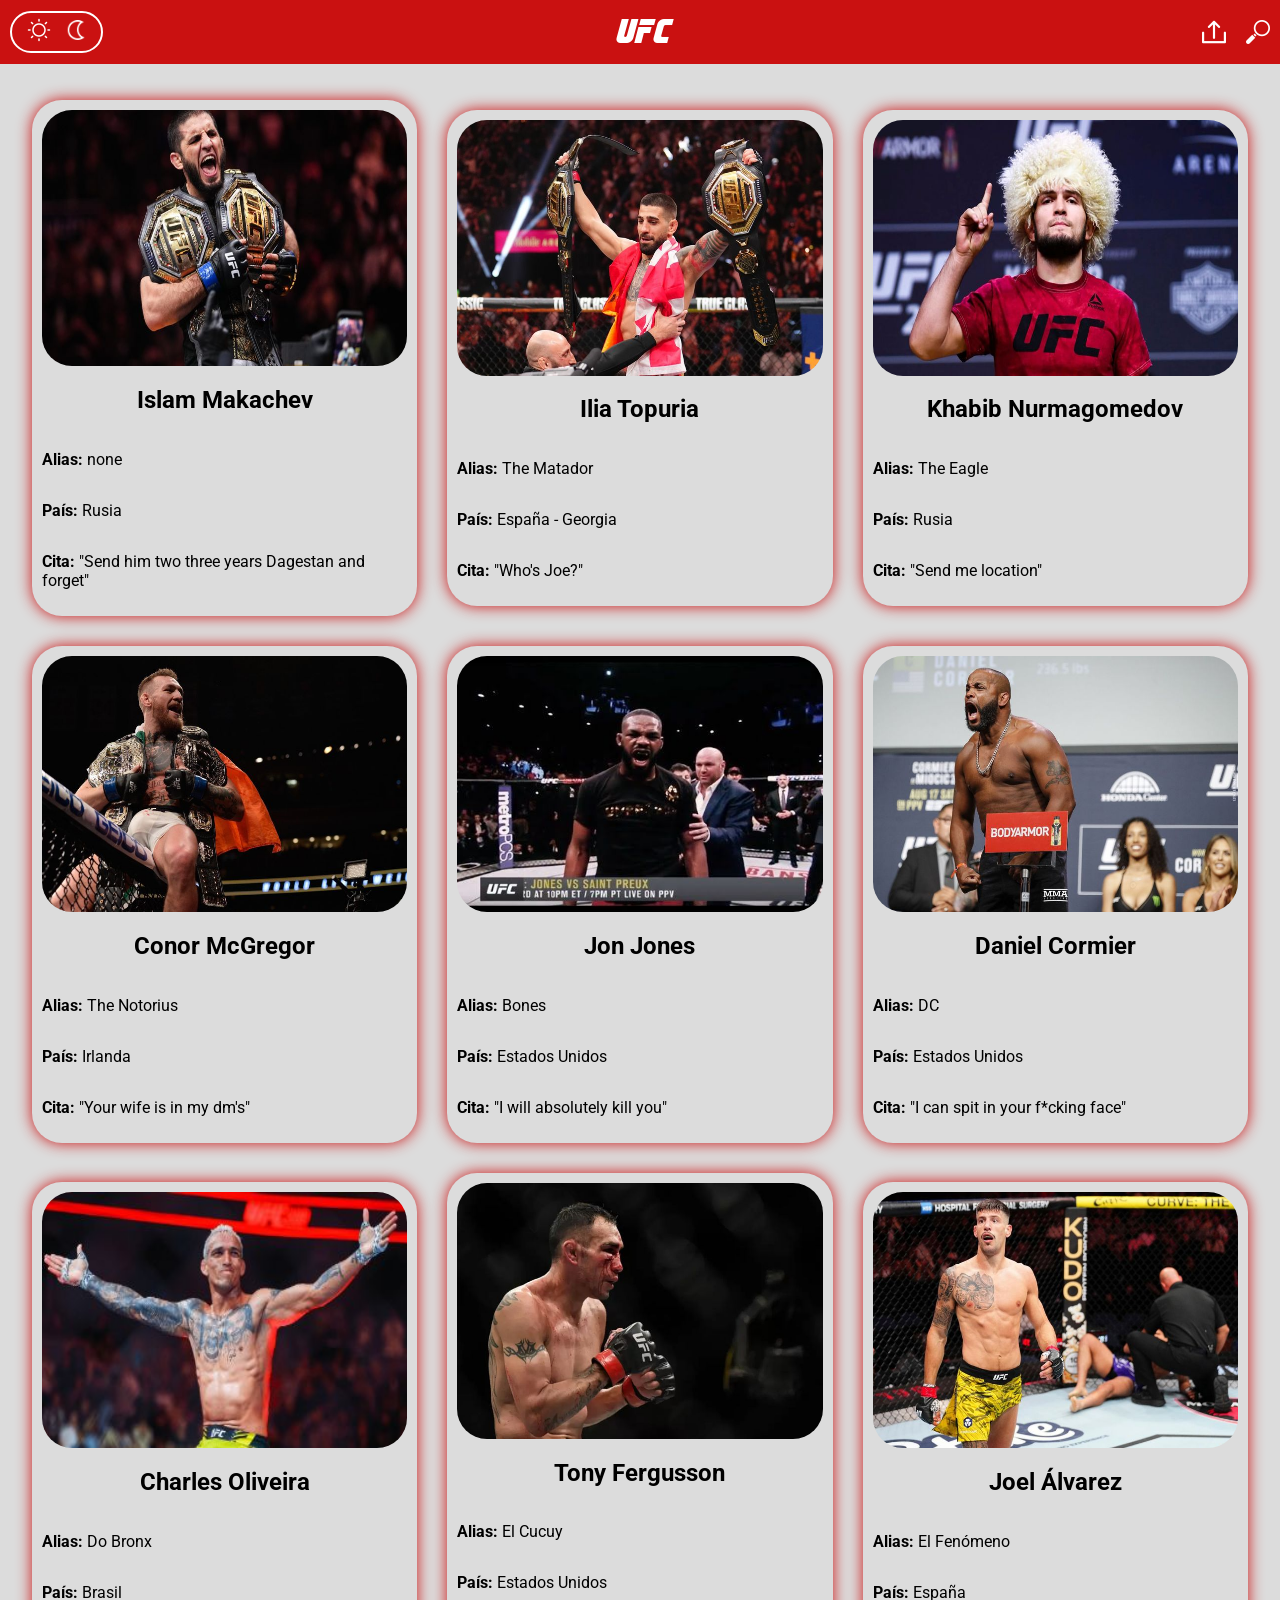
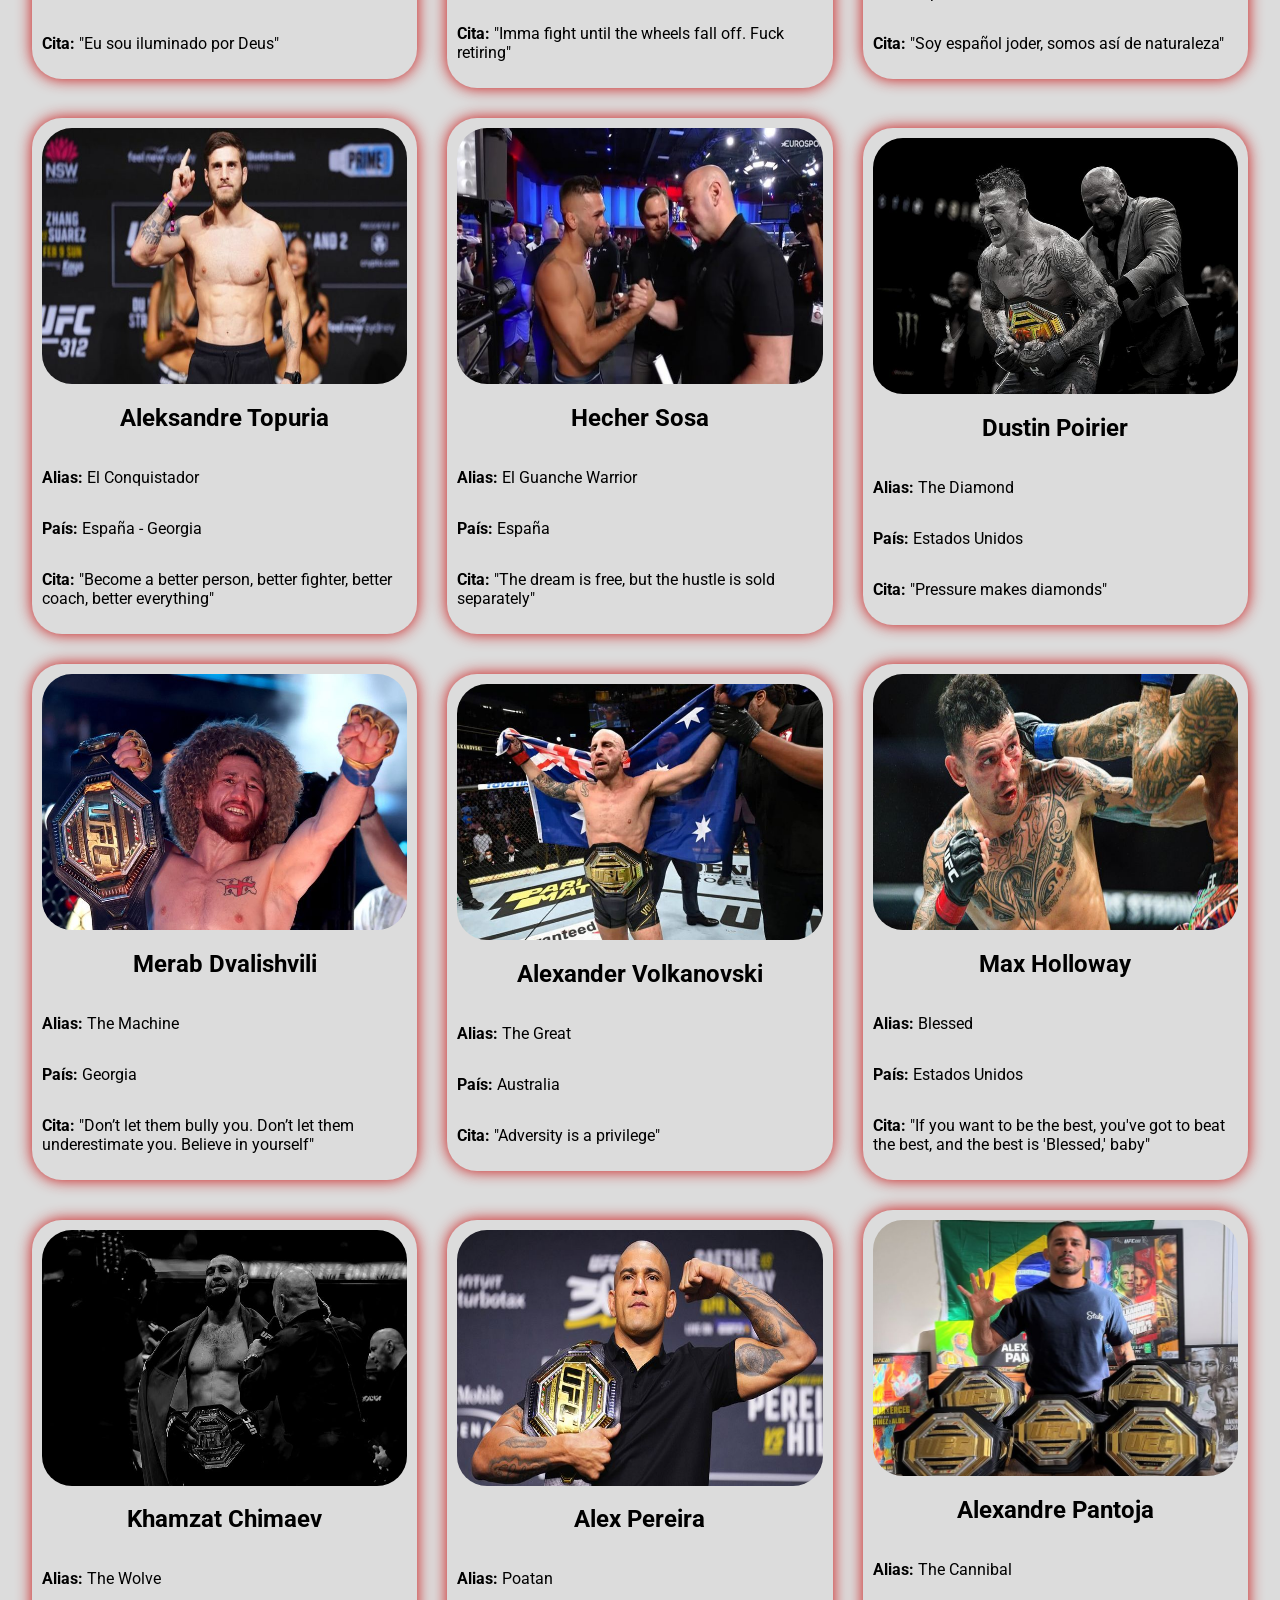
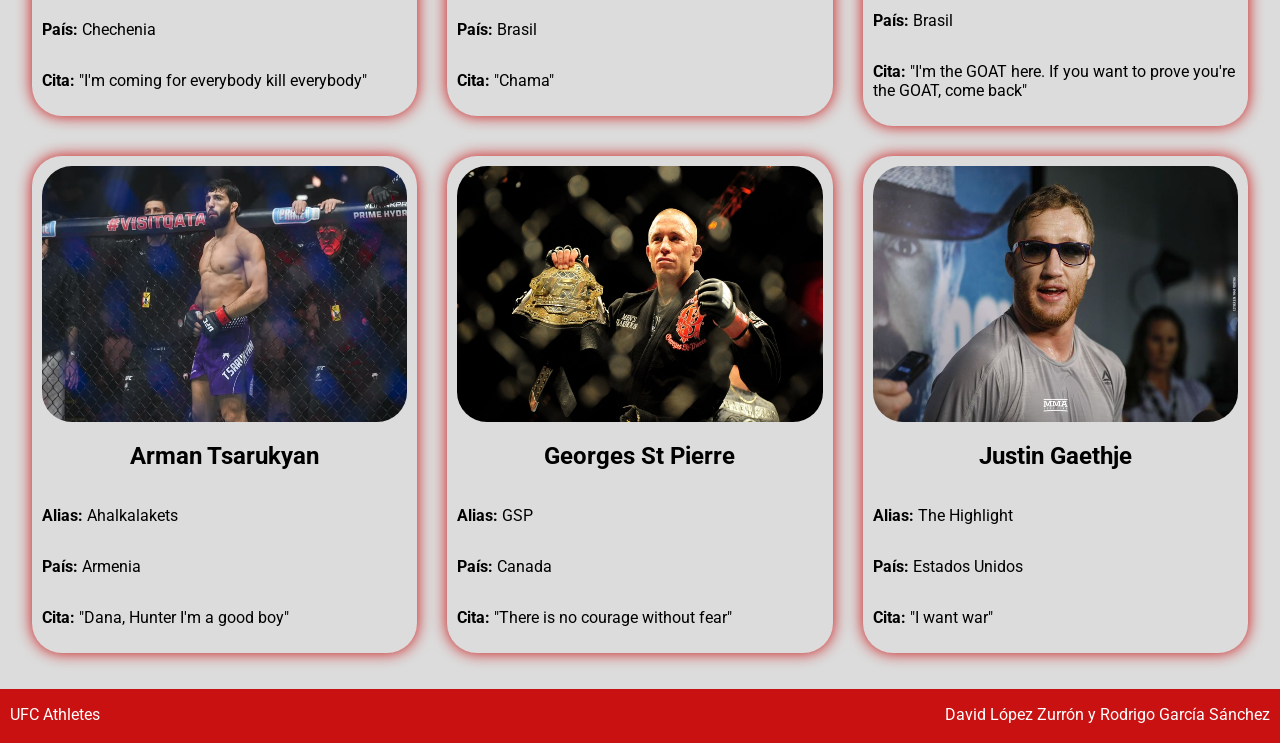
==== commit fb3c1b31: "muchas cosas" ====
--- a/main.html
+++ b/main.html
@@ -38,27 +38,63 @@
       </ul>
       <form id="anyadirTarjeta">
         <img
-          src="assets/img/iconos/cerrar.png"
+          src="assets/img/iconos/cerrar-dia.png"
           alt="cerrarModal"
           id="imagenCerrarFormulario"
         />
         <label for="nombre">Nombre del peleador*</label>
-        <input type="text" id="nombre" name="nombre" placeholder="Ej: Anderson" required />
+        <input
+          type="text"
+          id="nombre"
+          name="nombre"
+          placeholder="Ej: Anderson"
+          required
+        />
         <label for="apellido">Apellido del peleador*</label>
-        <input type="text" id="apellido" name="apellido" placeholder="Ej: Silva" required />
+        <input
+          type="text"
+          id="apellido"
+          name="apellido"
+          placeholder="Ej: Silva"
+          required
+        />
         <label for="alias">Alias del peleador</label>
-        <input type="text" id="alias" name="alias" placeholder="Ej: Spider"/>
+        <input type="text" id="alias" name="alias" placeholder="Ej: Spider" />
         <label for="pais">País del peleador*</label>
-        <input type="text" id="pais" name="pais" placeholder="Ej: Brasil" required />
+        <input
+          type="text"
+          id="pais"
+          name="pais"
+          placeholder="Ej: Brasil"
+          required
+        />
         <label for="cita">Cita del peleador</label>
-        <input type="text" id="cita" name="cita" placeholder="Ej: I’m not the best, but I believe I can do things that people think are impossible." />
-        <label for="imagenUrl">URL de la imagen</label>
-        <input type="url" id="imagenUrl" name="imagenUrl" placeholder="Ej: https://www.google.com/imgres?q=nate%20diaz&imgurl=https%3A%2F%2Fa.espncdn.com%2Fi%2Fheadshots%2Fmma%2Fplayers%2Ffull%2F2335679.png&imgrefurl=https%3A%2F%2Fwww.espn.com.ar%2Fmma%2Fpeleador%2F_%2Fid%2F2335679%2Fnate-diaz&docid=IeIG6aXFfeD-LM&tbnid=-fmlYiAzLy9ShM&vet=12ahUKEwid9tvygaSTAxXwSKQEHU7BGAUQnPAOegQIFxAB..i&w=600&h=436&hcb=2&ved=2ahUKEwid9tvygaSTAxXwSKQEHU7BGAUQnPAOegQIFxAB" />
+        <input
+          type="text"
+          id="cita"
+          name="cita"
+          placeholder="Ej: I’m not the best, but I believe I can do things that people think are impossible."
+        />
+        <label for="imagenUrl">Seleccione una imagen</label>
+        <input
+          type="url"
+          id="imagenUrl"
+          name="imagenUrl"
+          placeholder="Ej: https://www.google.com/imagenAndersonSilva"
+        />
         <button type="submit">Enviar</button>
+      </form>
+
+      <form id="formularioBusqueda">
+        <input
+          type="text"
+          id="inputFiltrado"
+          placeholder="Ingrese el nombre o país a buscar..."
+        />
       </form>
     </main>
     <footer>
-      <p>CopyRight © UFC Athletes</p>
+      <p>UFC Athletes</p>
       <p>David López Zurrón y Rodrigo García Sánchez</p>
     </footer>
   </body>
--- a/styles/mainStyle.css
+++ b/styles/mainStyle.css
@@ -9,7 +9,9 @@
   --color-tarjetas: #dcdcdc;
   --color-sombra-tarjetas: #ca1111ff;
   --color-sombra-tarjetas-hover: #ca1111;
-    --color-fondo-formulario: #ca1111;
+  --color-fondo-formulario: #ca1111;
+  --color-fondo-boton-formulario: black;
+  --text-color-button: white;
 }
 
 body.darkMode {
@@ -21,7 +23,9 @@
   --color-texto-header-footer: #ca1111ff;
   --color-sombra-tarjetas: #000000;
   --color-sombra-tarjetas-hover: #838383;
-    --color-fondo-formulario: #000000e6;
+  --color-fondo-formulario: #000000e6;
+  --color-fondo-boton-formulario: #ca1111ff;
+  --text-color-button: black;
 }
 
 body {
@@ -73,9 +77,16 @@
 
 #iconoLuna,
 #iconoSol,
-#iconoSubir,
+#iconoSubir {
+  cursor: pointer;
+}
+
 #iconoLupa {
   cursor: pointer;
+}
+
+#formularioBusqueda {
+  display: none;
 }
 
 header input {
@@ -85,6 +96,10 @@
 .imagenesDerecha {
   display: flex;
   gap: 20px;
+}
+
+.desplazarImagenesDerecha{
+
 }
 
 /*Main*/
@@ -156,7 +171,7 @@
 }
 
 #anyadirTarjeta {
-  display: flex;
+  display: none;
   flex-direction: column;
   justify-content: flex-start;
   align-items: stretch;
@@ -165,11 +180,11 @@
   top: 50%;
   left: 50%;
   transform: translate(-50%, -50%);
-  height: 45vh;
+  height: 52vh;
   width: 30vw;
   border-radius: 30px;
   padding: 30px;
-    background-color: var(--color-fondo-formulario);
+  background-color: var(--color-fondo-formulario);
 }
 
 #anyadirTarjeta img {
@@ -180,15 +195,33 @@
   top: 3%;
 }
 
+#anyadirTarjeta img:hover {
+  transform: scale(1.15);
+}
+
 #anyadirTarjeta label {
-    font-family: Roboto, serif;
-    font-weight: 700;
-    font-size: 15px;
-    color: white;
+  font-family: Roboto, serif;
+  font-weight: 700;
+  font-size: 15px;
+  color: white;
+  margin-bottom: 3px;
 }
 
 #anyadirTarjeta input {
   margin-bottom: 2.7vh;
+  border-radius: 10px;
+  padding: 5px;
+  font-family: Roboto, serif;
+}
+
+#anyadirTarjeta input:focus {
+  outline: none;
+}
+
+#anyadirTarjeta input:hover,
+#anyadirTarjeta input:focus {
+  border: 2px solid #39efef;
+  box-shadow: 0 0 10px white;
 }
 
 #anyadirTarjeta button {
@@ -196,10 +229,20 @@
   border-radius: 30px;
   width: 100%;
   box-sizing: border-box;
-  font-size: 3.5vh;
+  font-size: 3vh;
+  font-weight: bold;
+  font-family: Roboto, serif;
+  background-color: var(--color-fondo-boton-formulario);
+  color: white;
+  border: none;
 }
 
 #anyadirTarjeta button:hover {
+  border: 2px solid white;
+}
+
+#anyadirTarjeta button:focus {
+  transform: scale(0.9);
 }
 
 /*Footer*/
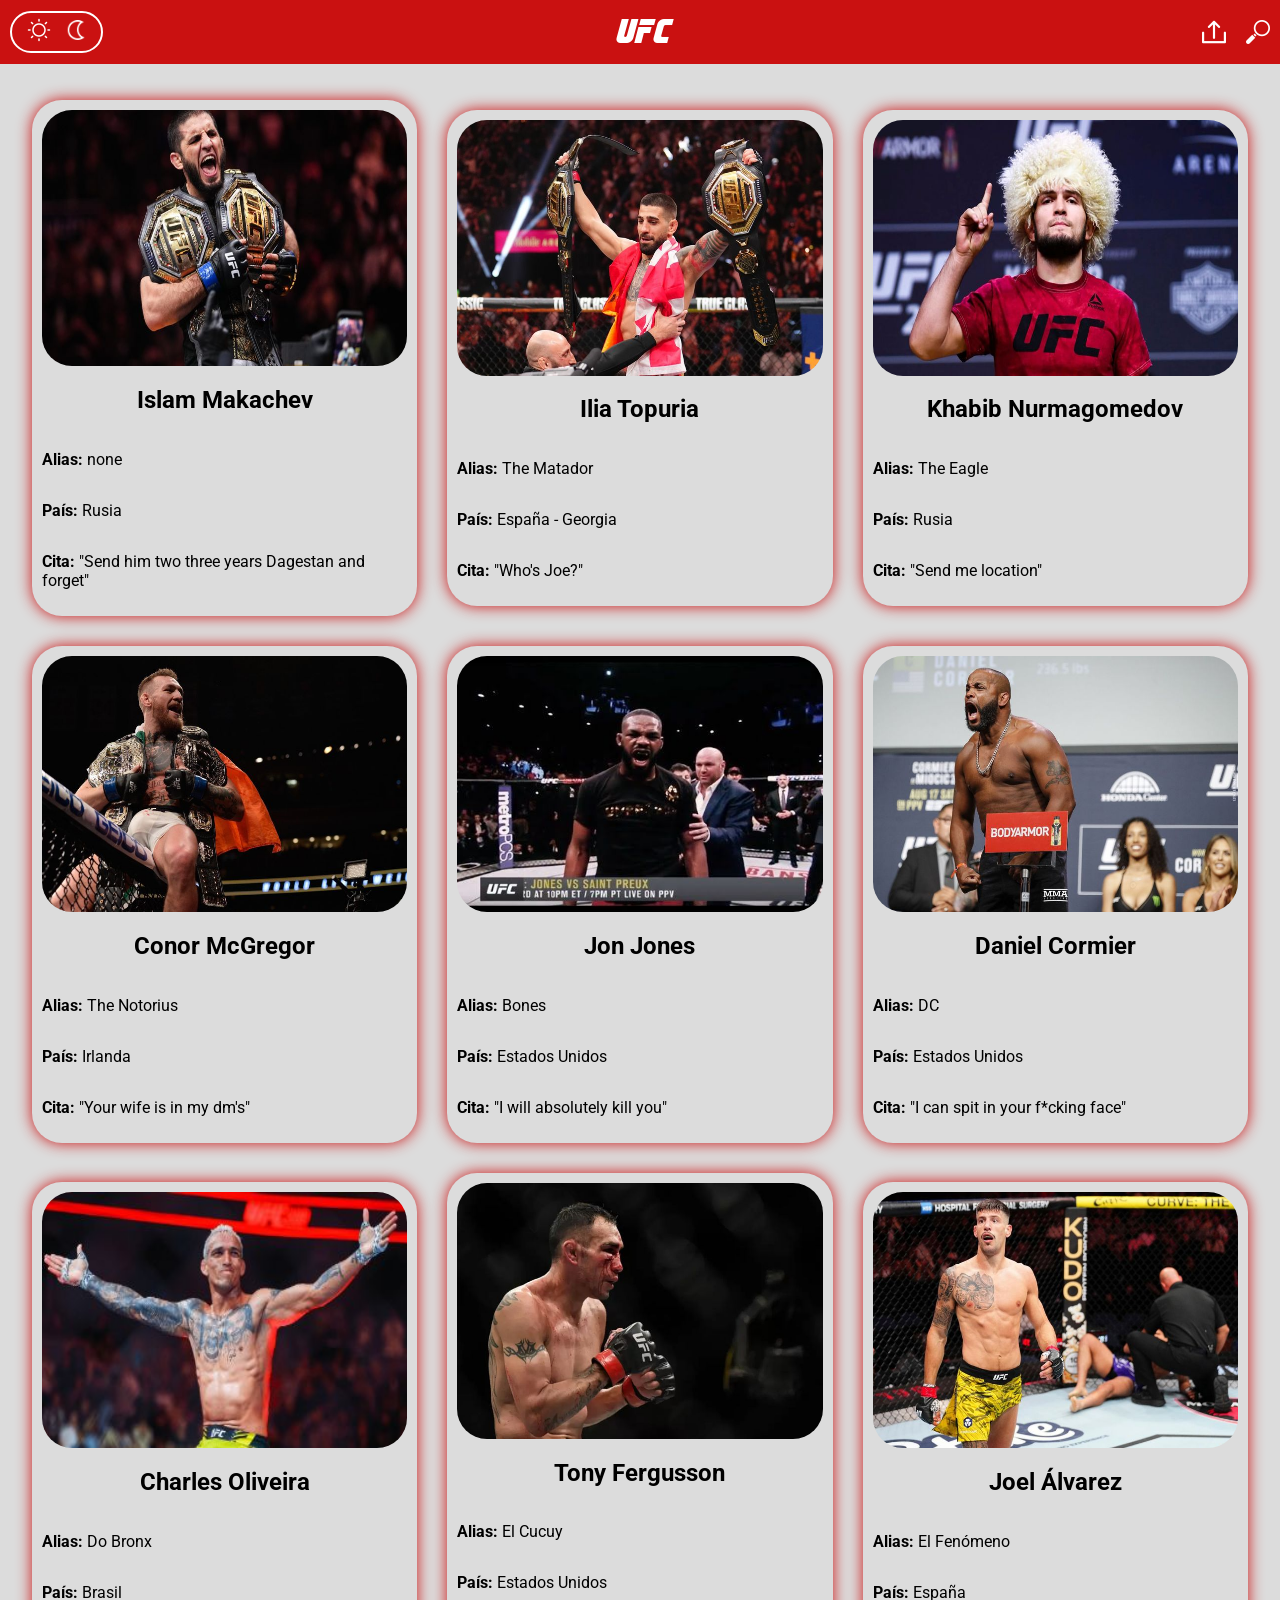
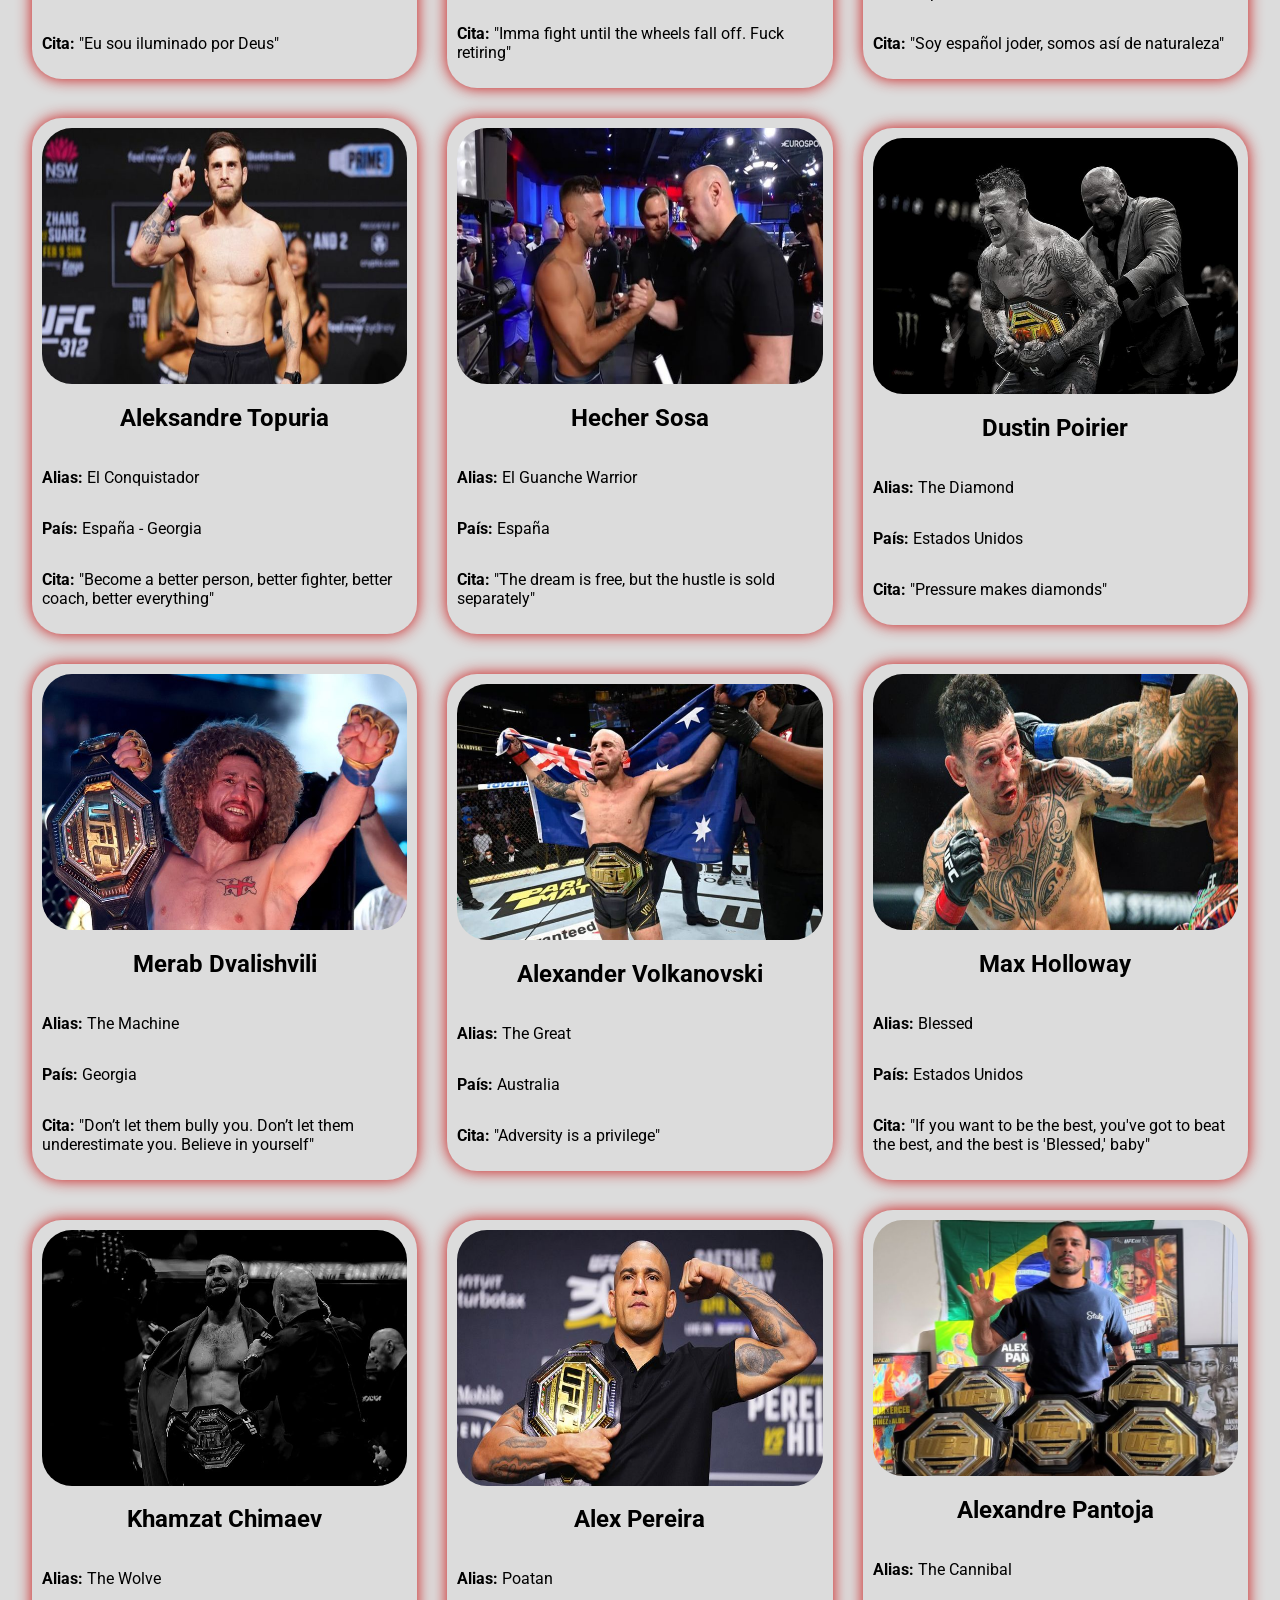
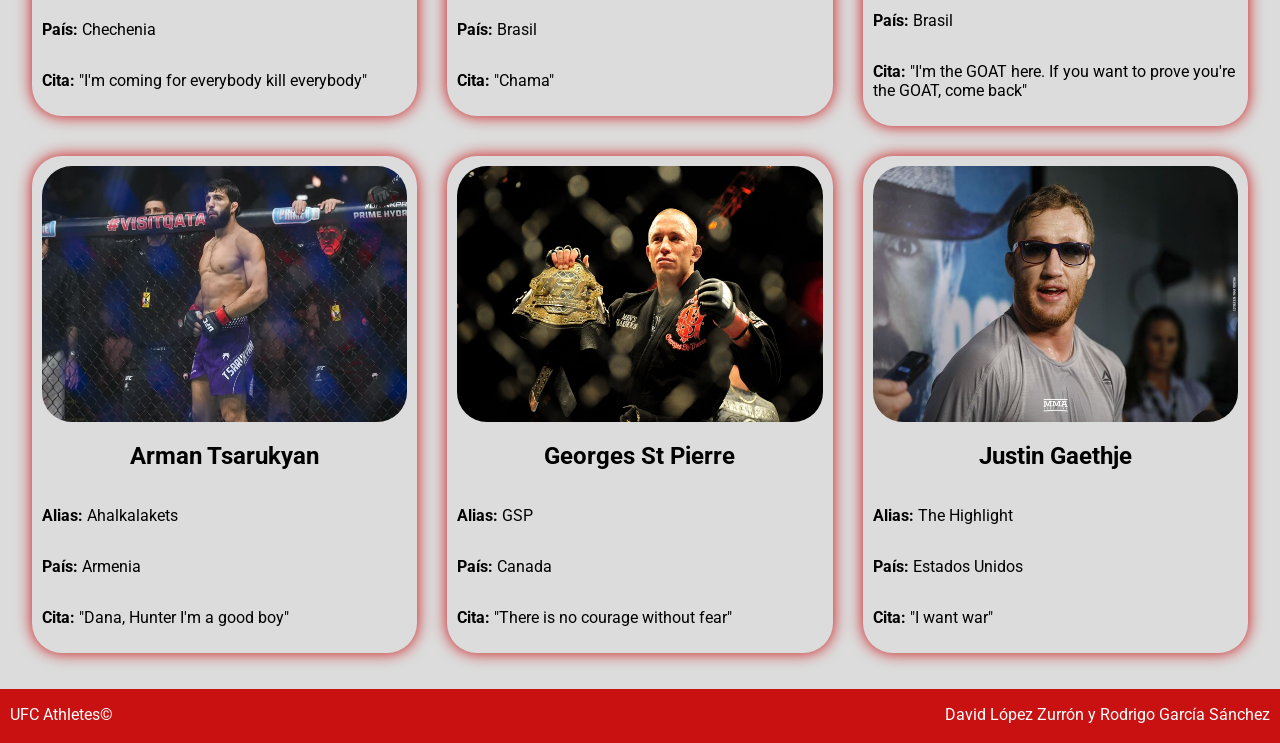
==== commit efff204c: "lo q sea" ====
--- a/main.html
+++ b/main.html
@@ -19,7 +19,7 @@
         /></label>
       </div>
       <h2 onclick="window.open('https://www.ufc.com', '_blank')">UFC</h2>
-      <div class="imagenesDerecha">
+      <div class="iconosDerecha">
         <img
           src="assets/img/iconos/subir-dia.png"
           alt="Subida nueva tarjeta"
@@ -75,13 +75,8 @@
           name="cita"
           placeholder="Ej: I’m not the best, but I believe I can do things that people think are impossible."
         />
-        <label for="imagenUrl">Seleccione una imagen</label>
-        <input
-          type="url"
-          id="imagenUrl"
-          name="imagenUrl"
-          placeholder="Ej: https://www.google.com/imagenAndersonSilva"
-        />
+        <label for="imagenLocal">Seleccione una imagen</label>
+        <input type="file" id="imagenLocal" accept="image/*">
         <button type="submit">Enviar</button>
       </form>
 
@@ -94,7 +89,7 @@
       </form>
     </main>
     <footer>
-      <p>UFC Athletes</p>
+      <p>UFC Athletes©</p>
       <p>David López Zurrón y Rodrigo García Sánchez</p>
     </footer>
   </body>
--- a/styles/mainStyle.css
+++ b/styles/mainStyle.css
@@ -93,13 +93,16 @@
   display: none;
 }
 
-.imagenesDerecha {
+.iconosDerecha {
   display: flex;
   gap: 20px;
-}
-
-.desplazarImagenesDerecha{
-
+    position: absolute;
+    right: 10px;
+    transition: transform 1.5s;
+}
+
+.moverIconosDerecha{
+    transform: translateX(-45%);
 }
 
 /*Main*/
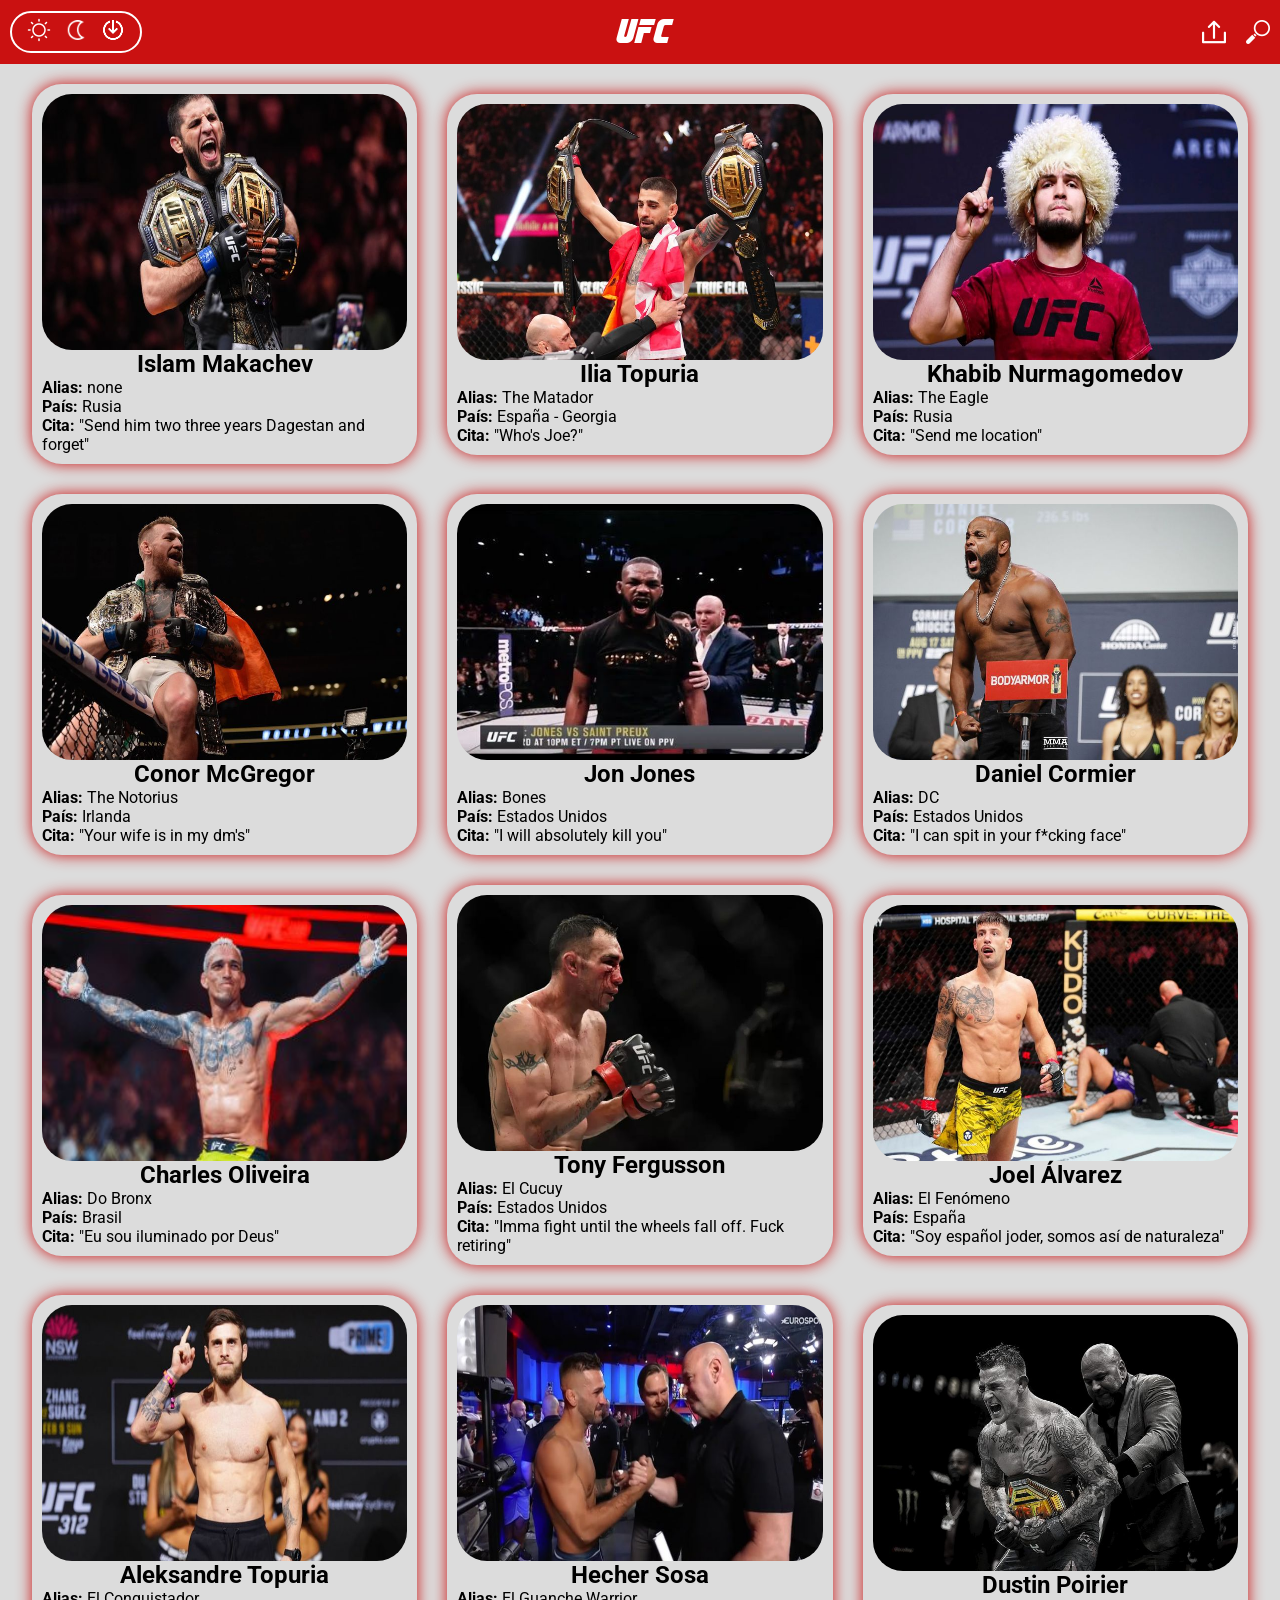
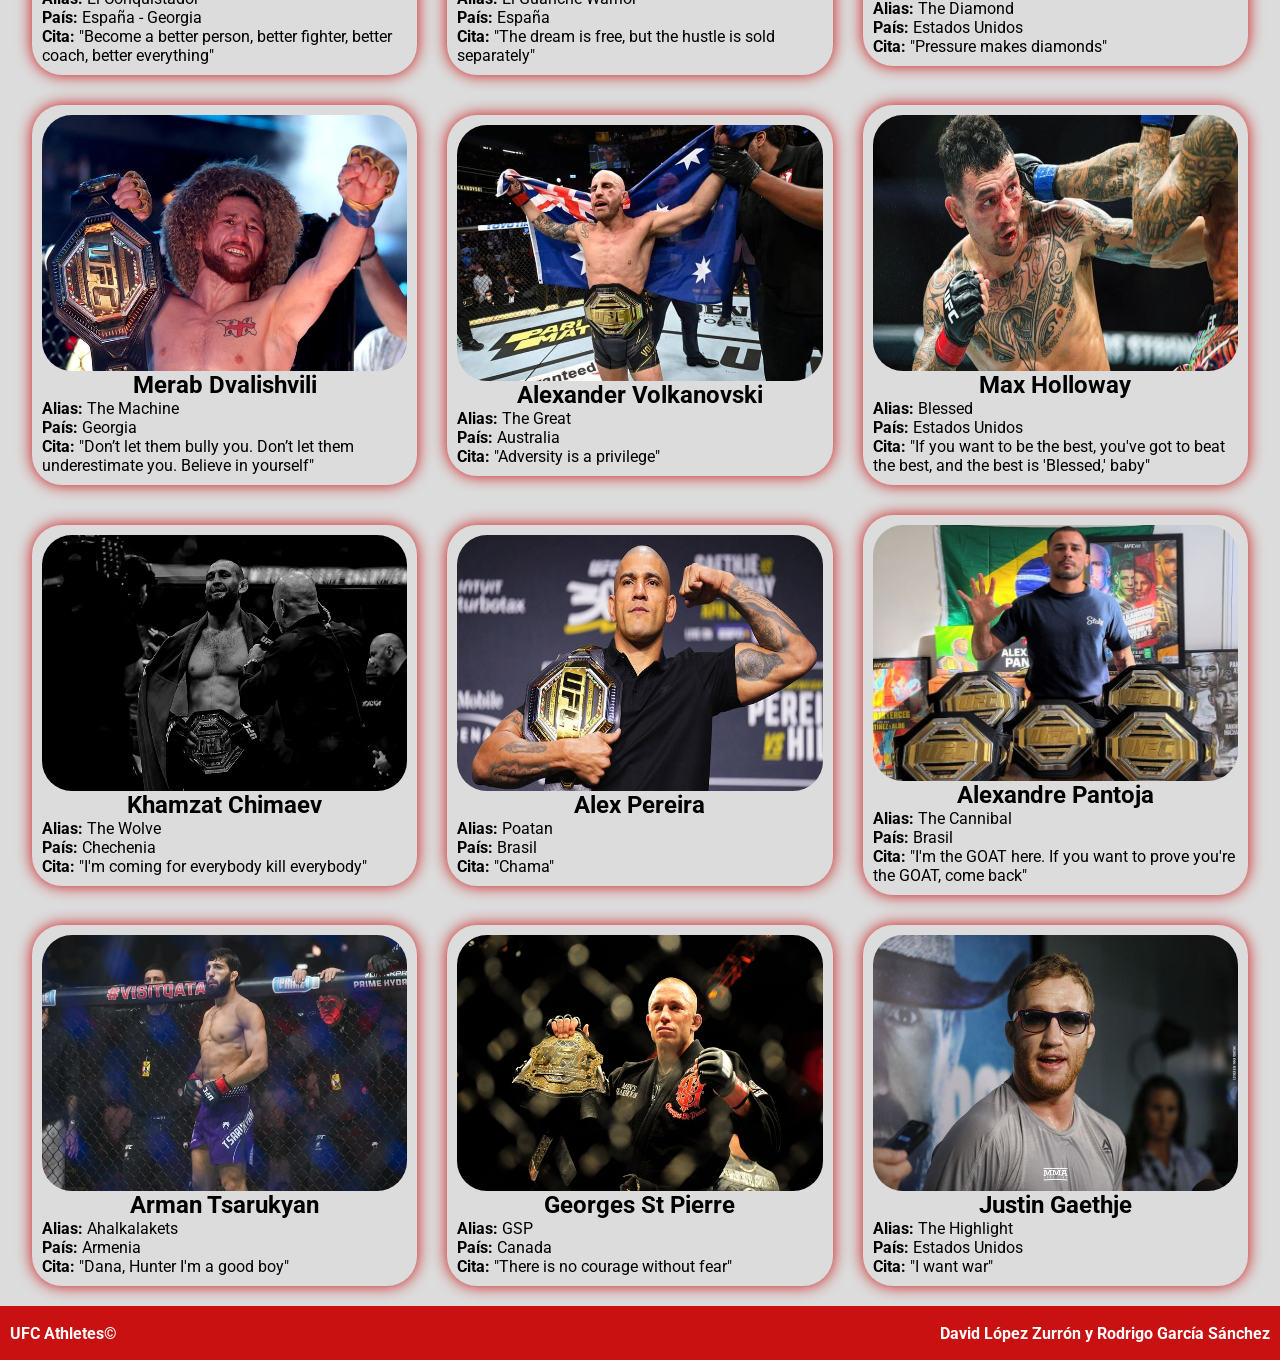
==== commit e5988a4f: "minor changes" ====
--- a/main.html
+++ b/main.html
@@ -1,4 +1,4 @@
-<!doctype html>
+<!DOCTYPE html>
 <html lang="en">
   <head>
     <meta charset="UTF-8" />
@@ -8,18 +8,28 @@
   </head>
   <body>
     <header>
-      <input type="radio" name="modoColores" id="modoDia" checked />
-      <input type="radio" name="modoColores" id="modoNoche" />
       <div class="escogerModo">
-        <label for="modoDia"
-          ><img src="assets/img/iconos/sol-dia.png" alt="Sol" id="iconoSol"
-        /></label>
-        <label for="modoNoche"
-          ><img src="assets/img/iconos/luna-dia.png" alt="Luna" id="iconoLuna"
-        /></label>
+        <label for="modoDia">
+          <img src="assets/img/iconos/sol-dia.png" alt="Sol" id="iconoSol"/>
+        </label>
+        <input type="radio" name="modoColores" id="modoDia" class="inputsRadio" checked/>
+
+        <label for="modoNoche">
+          <img src="assets/img/iconos/luna-dia.png" alt="Luna" id="iconoLuna"/>
+        </label>
+        <input type="radio" name="modoColores" id="modoNoche" class="inputsRadio"/>
+
+        <label for="modoCustom">
+          <img src="assets/img/iconos/custom-dia.png" alt="Custom" id="iconoCustom">
+        </label>
+        <input type="radio" name="modoColores" id="modoCustom" class="inputsRadio">
+        <div id="divCustom">
+          <!-- Aquí irán los inputs para el modoCustom-->
+        </div>
       </div>
+
       <h2 onclick="window.open('https://www.ufc.com', '_blank')">UFC</h2>
-      <div class="iconosDerecha">
+      <div class="iconosDerecha posicionOriginal">
         <img
           src="assets/img/iconos/subir-dia.png"
           alt="Subida nueva tarjeta"
@@ -31,6 +41,13 @@
           id="iconoLupa"
         />
       </div>
+      <form id="formularioBusqueda">
+        <input
+          type="text"
+          id="inputFiltrado"
+          placeholder="Ingrese el nombre o país a buscar..."
+        />
+      </form>
     </header>
     <main>
       <ul id="listaPeleadores">
@@ -73,19 +90,13 @@
           type="text"
           id="cita"
           name="cita"
-          placeholder="Ej: I’m not the best, but I believe I can do things that people think are impossible."
+          placeholder="Ej: I’m not the best, but I believe I can do great things"
         />
-        <label for="imagenLocal">Seleccione una imagen</label>
-        <input type="file" id="imagenLocal" accept="image/*">
+        <label for="imagenLocal" id="btnImagenLocal">Seleccione una imagen</label>
+        <span id="nombreArchivo">Ningún archivo seleccionado</span>
+        <input type="file" id="imagenLocal" accept="image/*" />
+
         <button type="submit">Enviar</button>
-      </form>
-
-      <form id="formularioBusqueda">
-        <input
-          type="text"
-          id="inputFiltrado"
-          placeholder="Ingrese el nombre o país a buscar..."
-        />
       </form>
     </main>
     <footer>
--- a/styles/mainStyle.css
+++ b/styles/mainStyle.css
@@ -1,7 +1,13 @@
 @import url("fonts.css");
 
+*{
+  padding: 0;
+  margin: 0;
+}
+
 :root {
-  --color-header-footer: #ca1111ff;
+  --color-header: #ca1111ff;
+  --color-footer: #ca1111ff;
   --color-main: #dcdcdc;
   --color-hover: #e63946;
   --text-color: black;
@@ -12,10 +18,13 @@
   --color-fondo-formulario: #ca1111;
   --color-fondo-boton-formulario: black;
   --text-color-button: white;
+  --text-color-placeholder: black;
+  --color-outline-input: #000000;
 }
 
 body.darkMode {
-  --color-header-footer: #000000e6;
+  --color-header: #000000e6;
+  --color-footer: #000000e6;
   --color-main: #2e2e2e;
   --color-hover: #f07178;
   --text-color: #ffffffff;
@@ -26,6 +35,8 @@
   --color-fondo-formulario: #000000e6;
   --color-fondo-boton-formulario: #ca1111ff;
   --text-color-button: black;
+  --text-color-placeholder: white;
+  --color-outline-input: #ca1111ff;
 }
 
 body {
@@ -42,7 +53,7 @@
   display: flex;
   justify-content: space-between;
   align-items: center;
-  background-color: var(--color-header-footer);
+  background-color: var(--color-header);
   padding: 5px 10px;
   height: 6vh;
   position: sticky;
@@ -77,32 +88,114 @@
 
 #iconoLuna,
 #iconoSol,
+#iconoCustom,
+#iconoLupa,
 #iconoSubir {
   cursor: pointer;
 }
 
-#iconoLupa {
-  cursor: pointer;
-}
-
 #formularioBusqueda {
   display: none;
 }
 
-header input {
+.inputsRadio {
   display: none;
 }
 
 .iconosDerecha {
   display: flex;
   gap: 20px;
-    position: absolute;
-    right: 10px;
-    transition: transform 1.5s;
-}
-
-.moverIconosDerecha{
-    transform: translateX(-45%);
+  position: absolute;
+  right: 10px;
+  transition: transform 1.5s;
+}
+
+#divCustom{
+  display: none;
+  align-items: center;
+  justify-content: center;
+  gap: 5px;
+}
+
+#btnCustom{
+  border: white;
+  border-radius: 1vw;
+  width: 5vw;
+  padding: 2px;
+  font-family: Roboto, serif;
+  font-weight: 700;
+}
+
+.labelFormColores{
+  color: white;
+  font-family: Roboto, serif;
+  font-weight: 700;
+}
+
+/*Estas dos van para iconosDerecha*/
+.moverAIzq {
+  transform: translateX(-21vw);
+}
+
+.posicionOriginal{
+    transform: translateX(0);
+}
+
+#formularioBusqueda {
+  display: none;
+  position: absolute;
+  right: 1vw;
+}
+
+.aparecerInputBusqueda {
+  animation: animacionInputFormularioEntrada 1.5s;
+}
+
+.desaparecerInputBusqueda{
+    animation: animacionInputFormularioSalida 1.5s;
+}
+
+@keyframes animacionInputFormularioEntrada {
+  from {
+      opacity: 50%;
+    transform: translateX(18vw);
+  }
+    to {
+        opacity: 100%;
+    transform: translateX(0);
+
+  }
+}
+
+@keyframes animacionInputFormularioSalida {
+    from {
+        opacity: 100%;
+        transform: translateX(0);
+    }
+    to {
+        opacity: 0;
+        transform: translateX(18vw);
+
+    }
+}
+
+#inputFiltrado {
+  width: 18vw;
+  height: 4vh;
+  border-radius: 30px;
+  padding-left: 15px;
+  border: none;
+  color: var(--text-color);
+  background-color: var(--color-main);
+}
+
+#inputFiltrado::placeholder {
+  color: var(--text-color-placeholder);
+}
+
+#inputFiltrado:hover,
+#inputFiltrado:focus {
+  outline: 2px double var(--color-outline-input);
 }
 
 /*Main*/
@@ -183,7 +276,7 @@
   top: 50%;
   left: 50%;
   transform: translate(-50%, -50%);
-  height: 52vh;
+  height: 60vh;
   width: 30vw;
   border-radius: 30px;
   padding: 30px;
@@ -215,6 +308,30 @@
   border-radius: 10px;
   padding: 5px;
   font-family: Roboto, serif;
+  border: none;
+}
+
+#imagenLocal{
+  display: none;
+}
+
+#btnImagenLocal{
+  margin-bottom: 0;
+  text-align: center;
+  height: 5vh;
+  font-size: 8px;
+}
+
+#btnImagenLocal:hover{
+  text-decoration: underline;
+}
+
+#nombreArchivo{
+  text-align: center;
+  font-size: 12px;
+  height: 3vh;
+  color: white;
+  margin-bottom: 2.7vh;
 }
 
 #anyadirTarjeta input:focus {
@@ -252,12 +369,13 @@
 footer {
   grid-area: footer;
   display: flex;
-  text-align: center;
+  align-items: center;
   justify-content: space-between;
   height: 6vh;
   padding: 0 10px;
-  background-color: var(--color-header-footer);
-  font-family: Roboto, serif;
+  background-color: var(--color-footer);
+  font-family: Roboto, serif;
+  font-weight: 700;
 }
 
 footer p {
